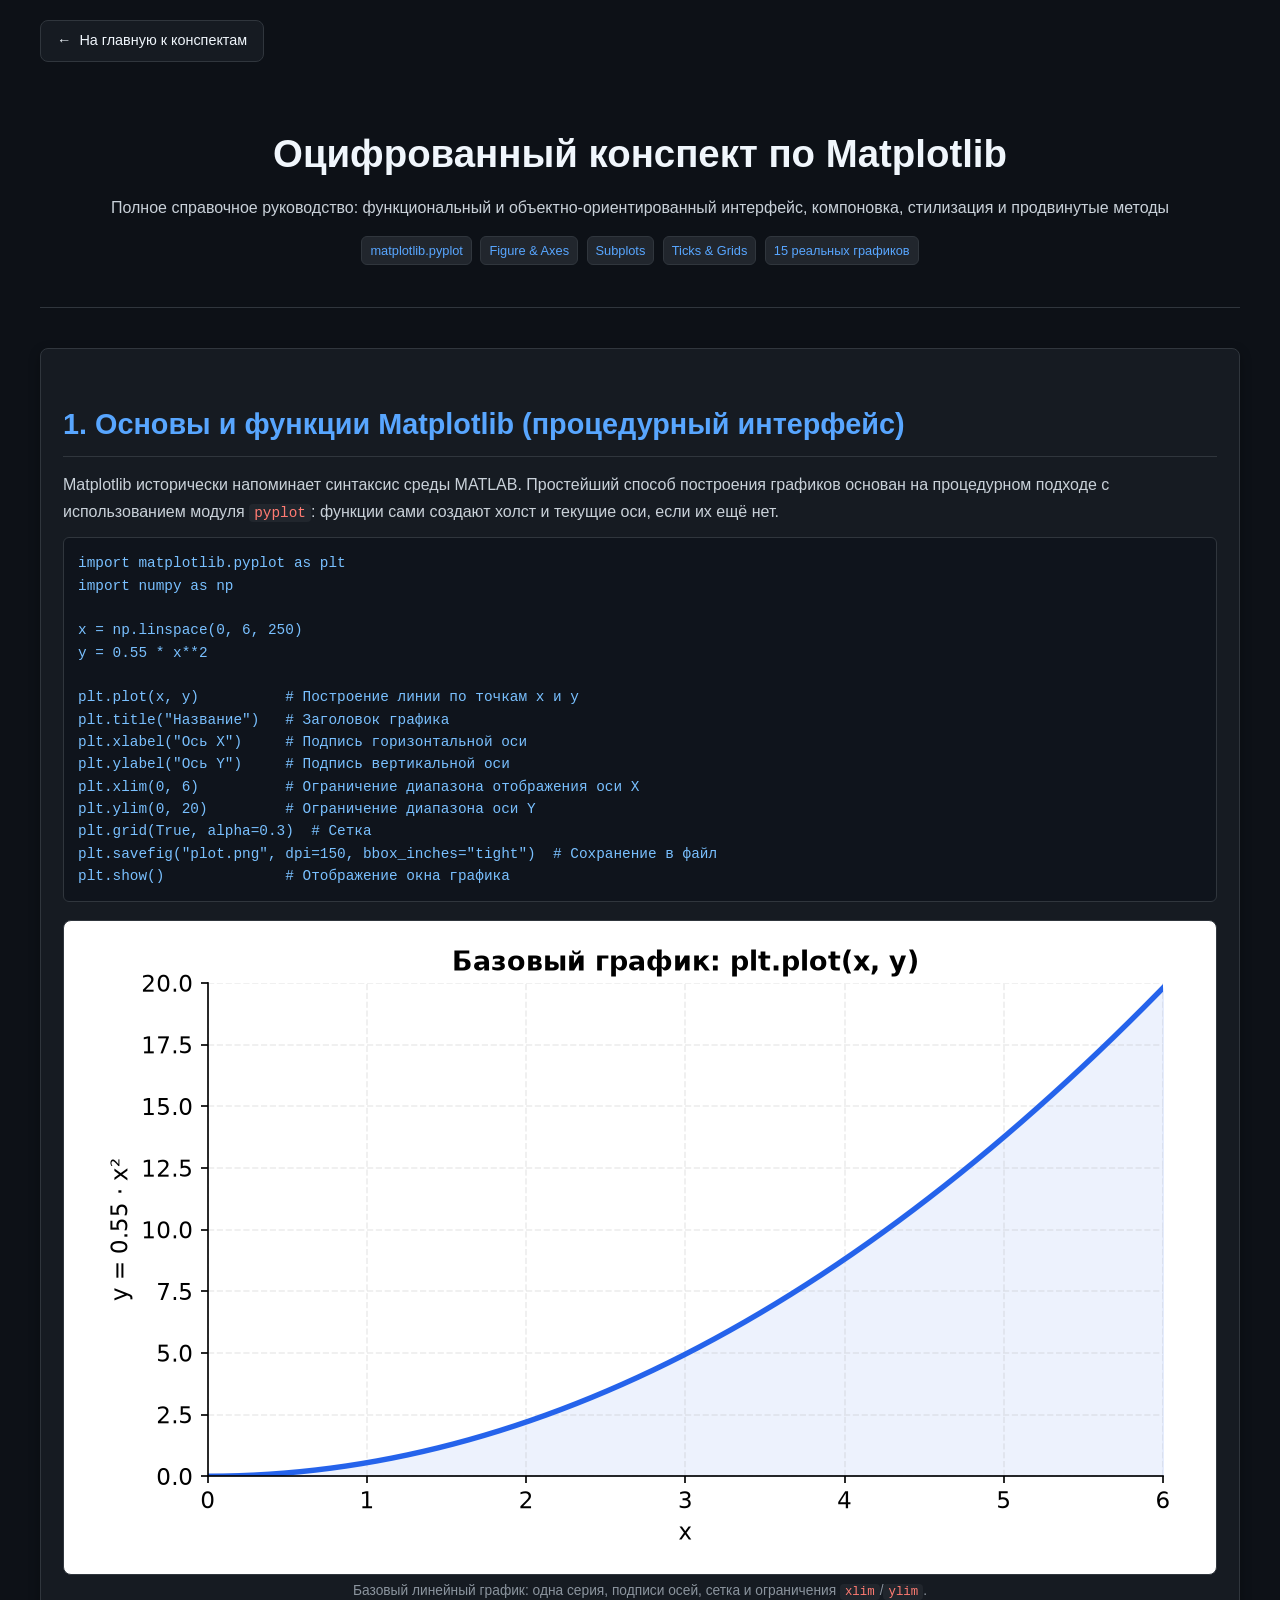
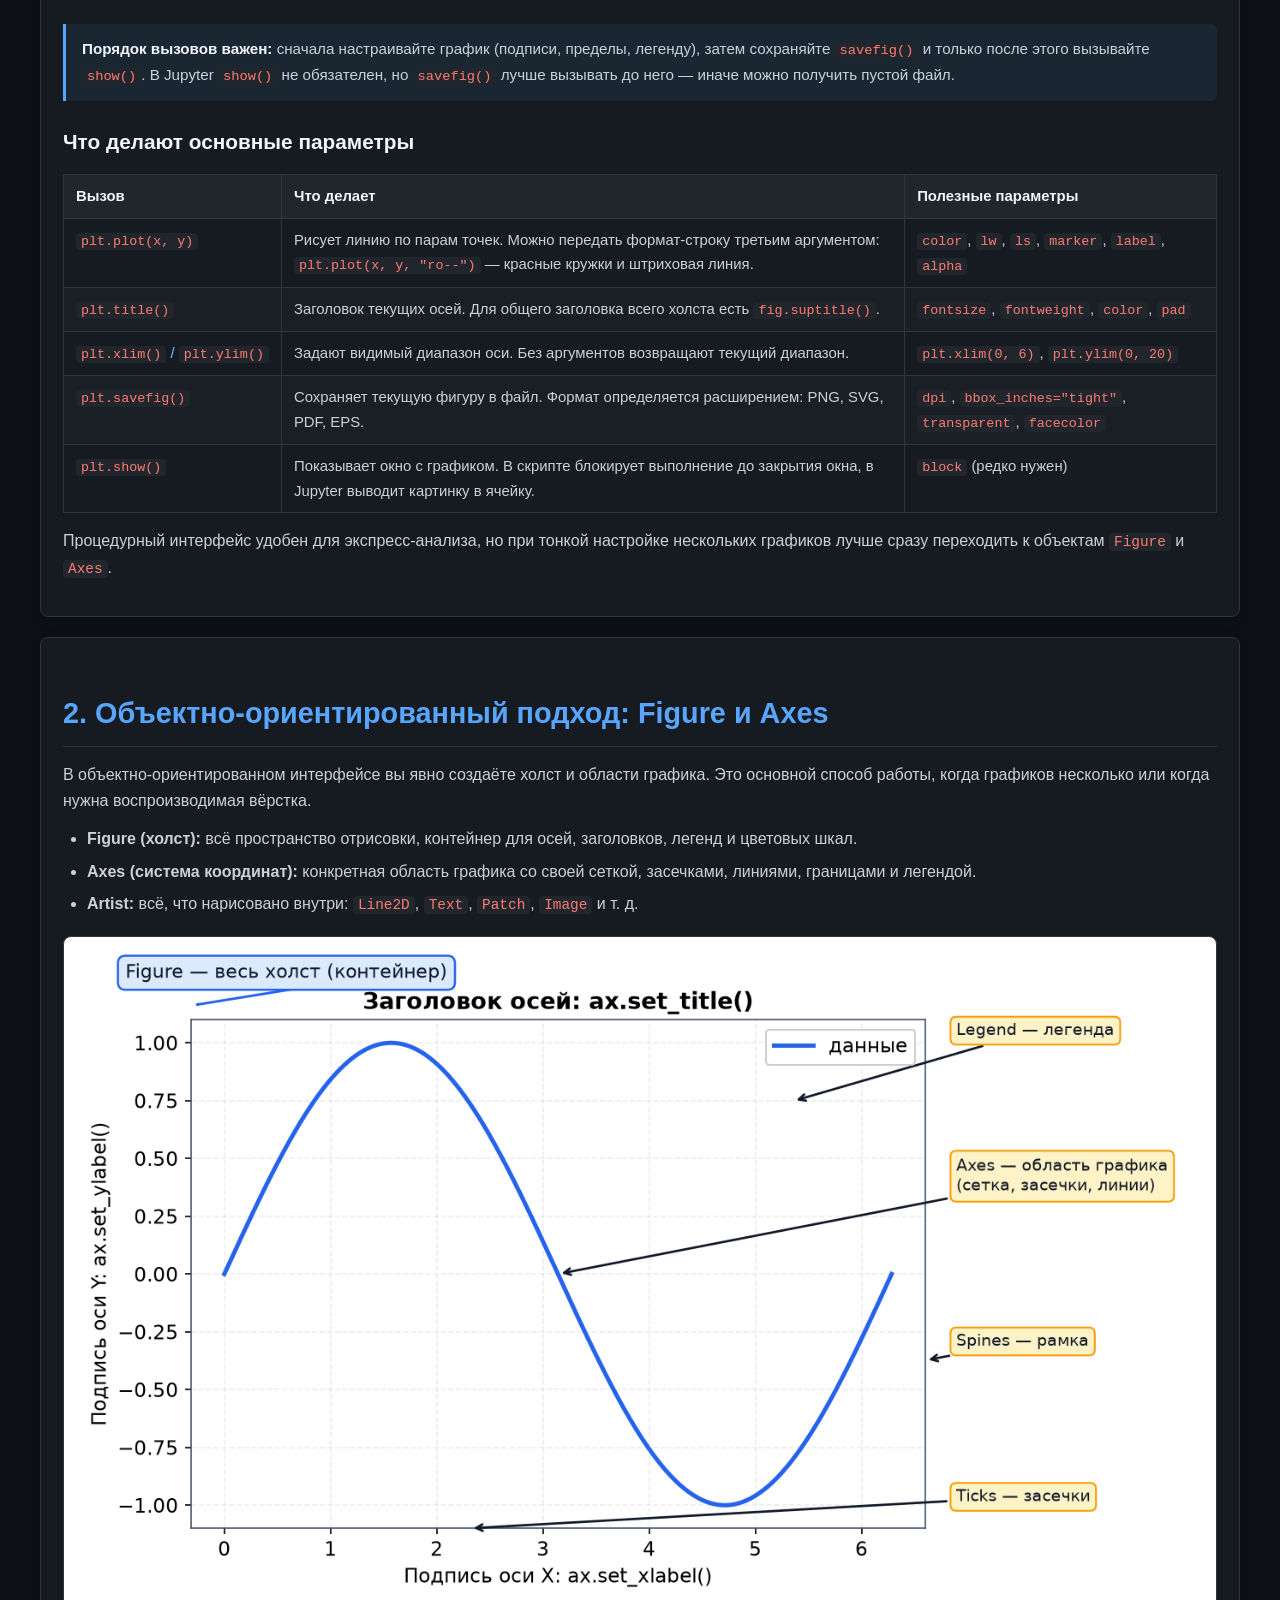
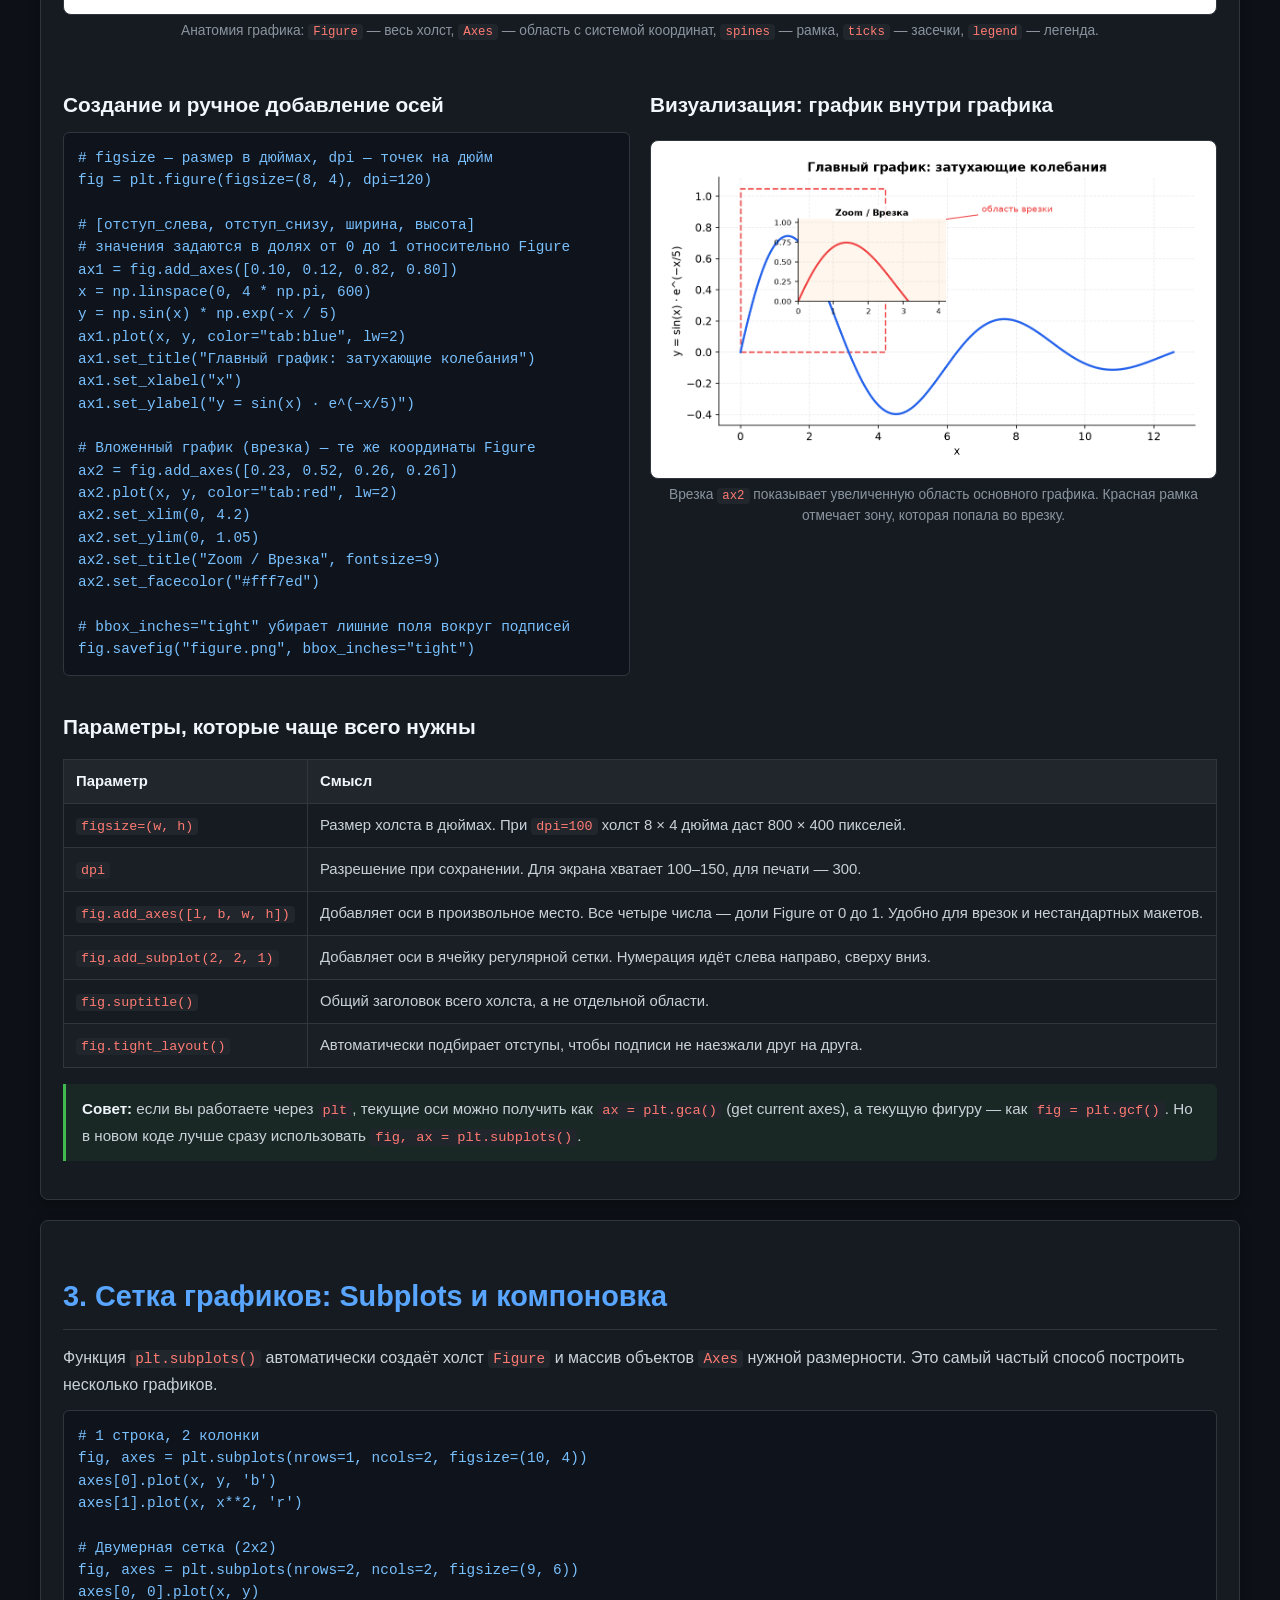
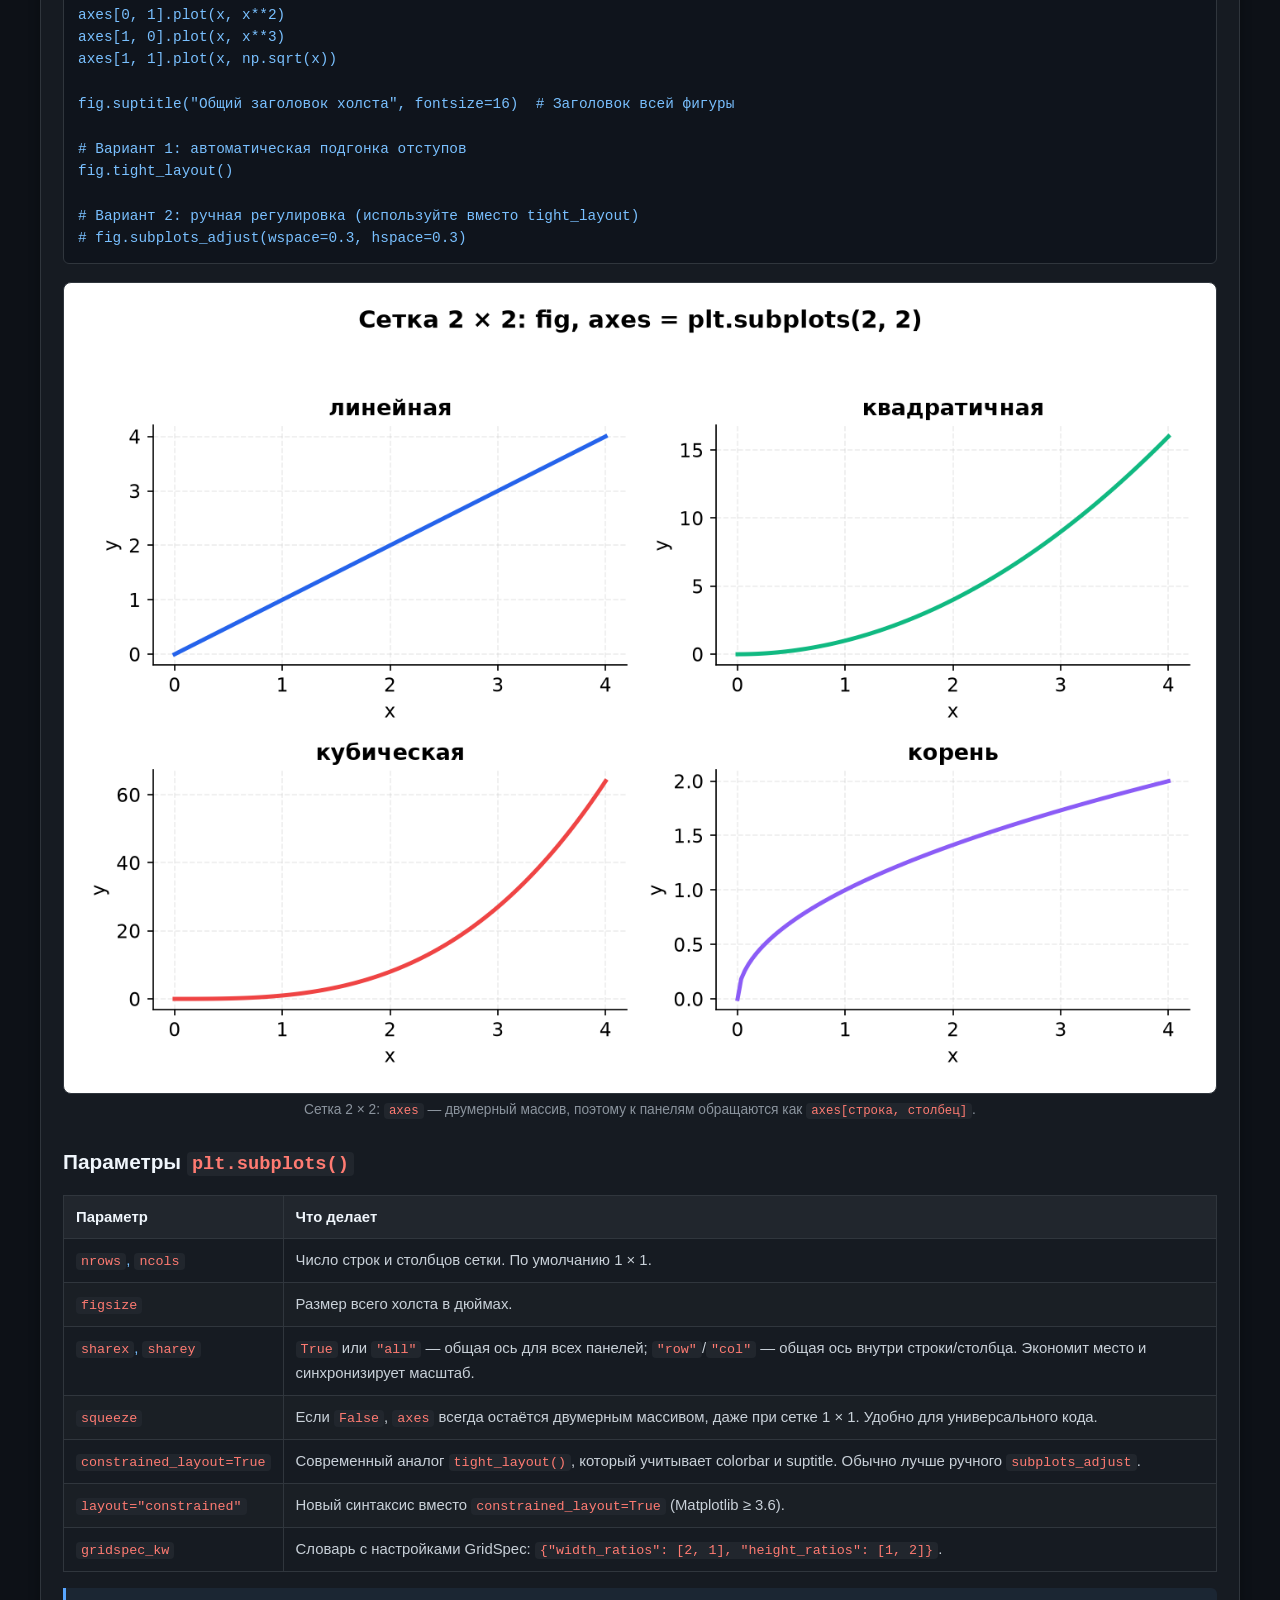
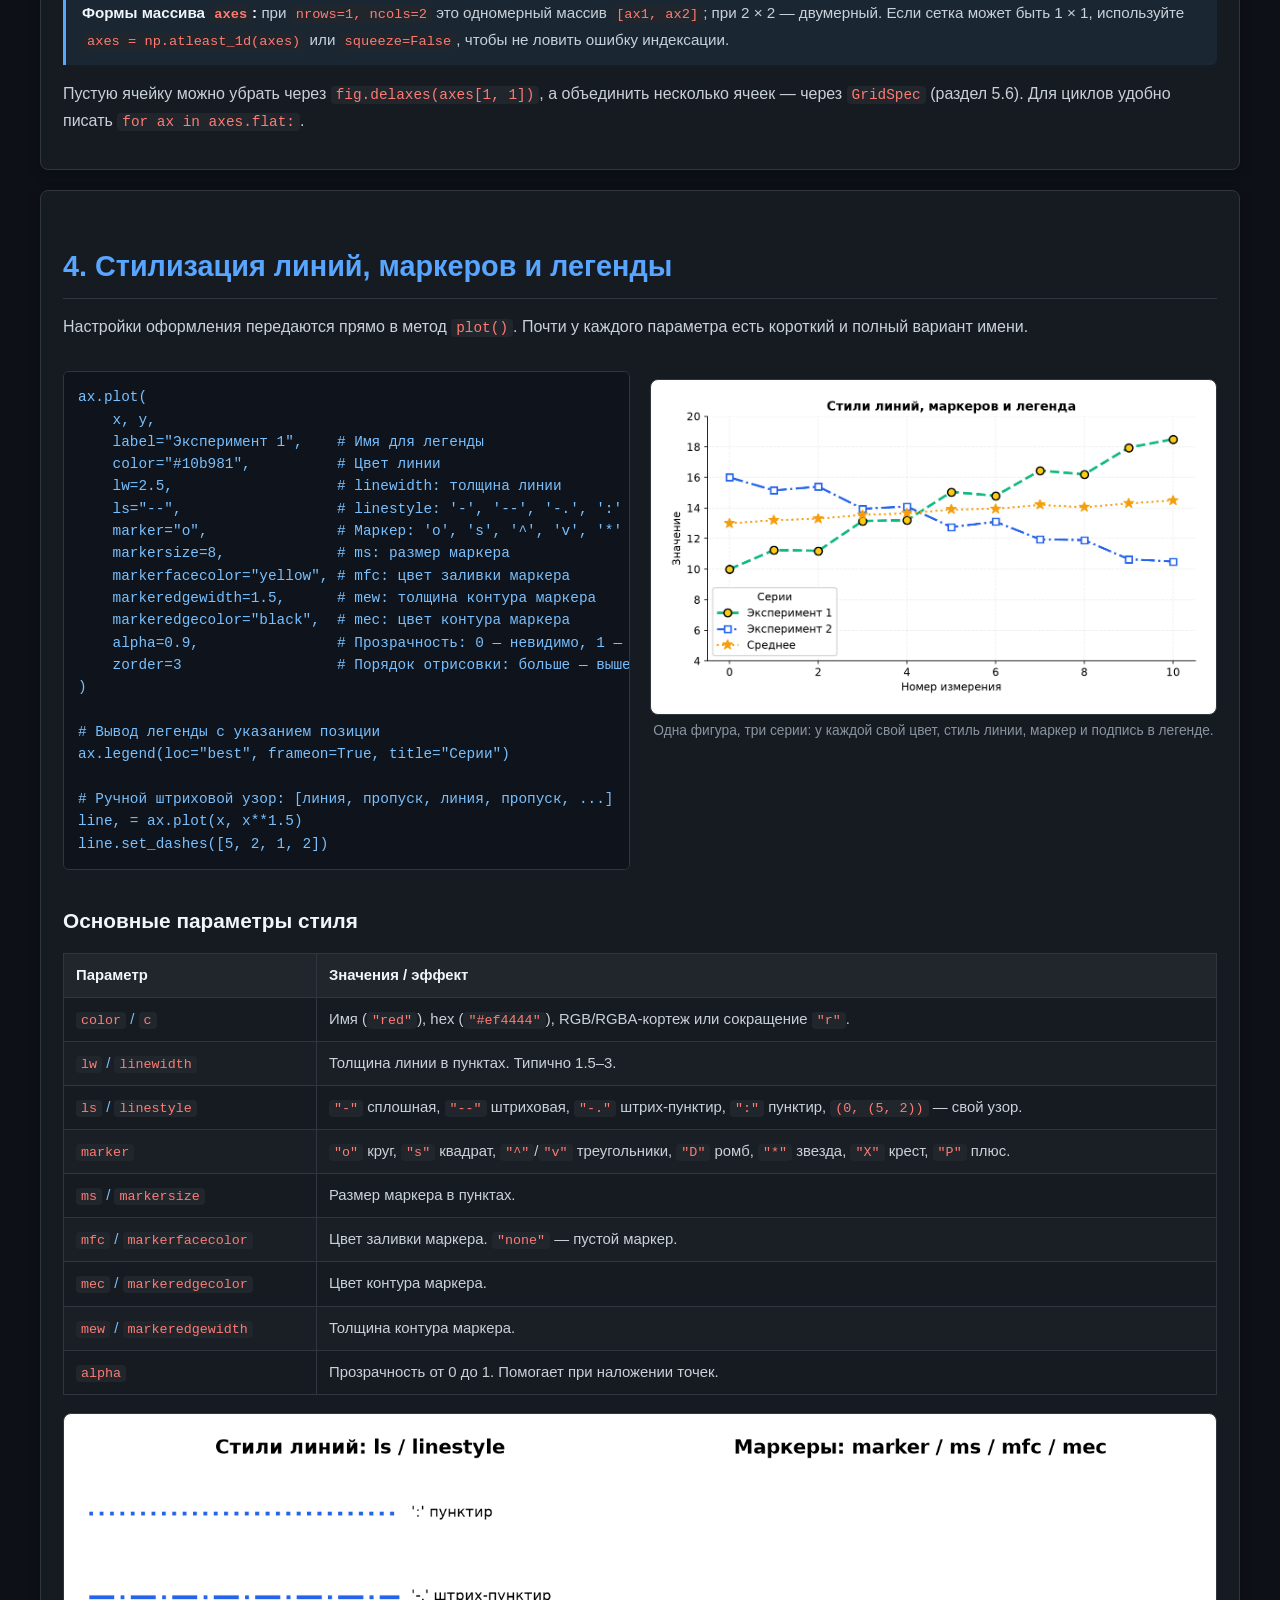
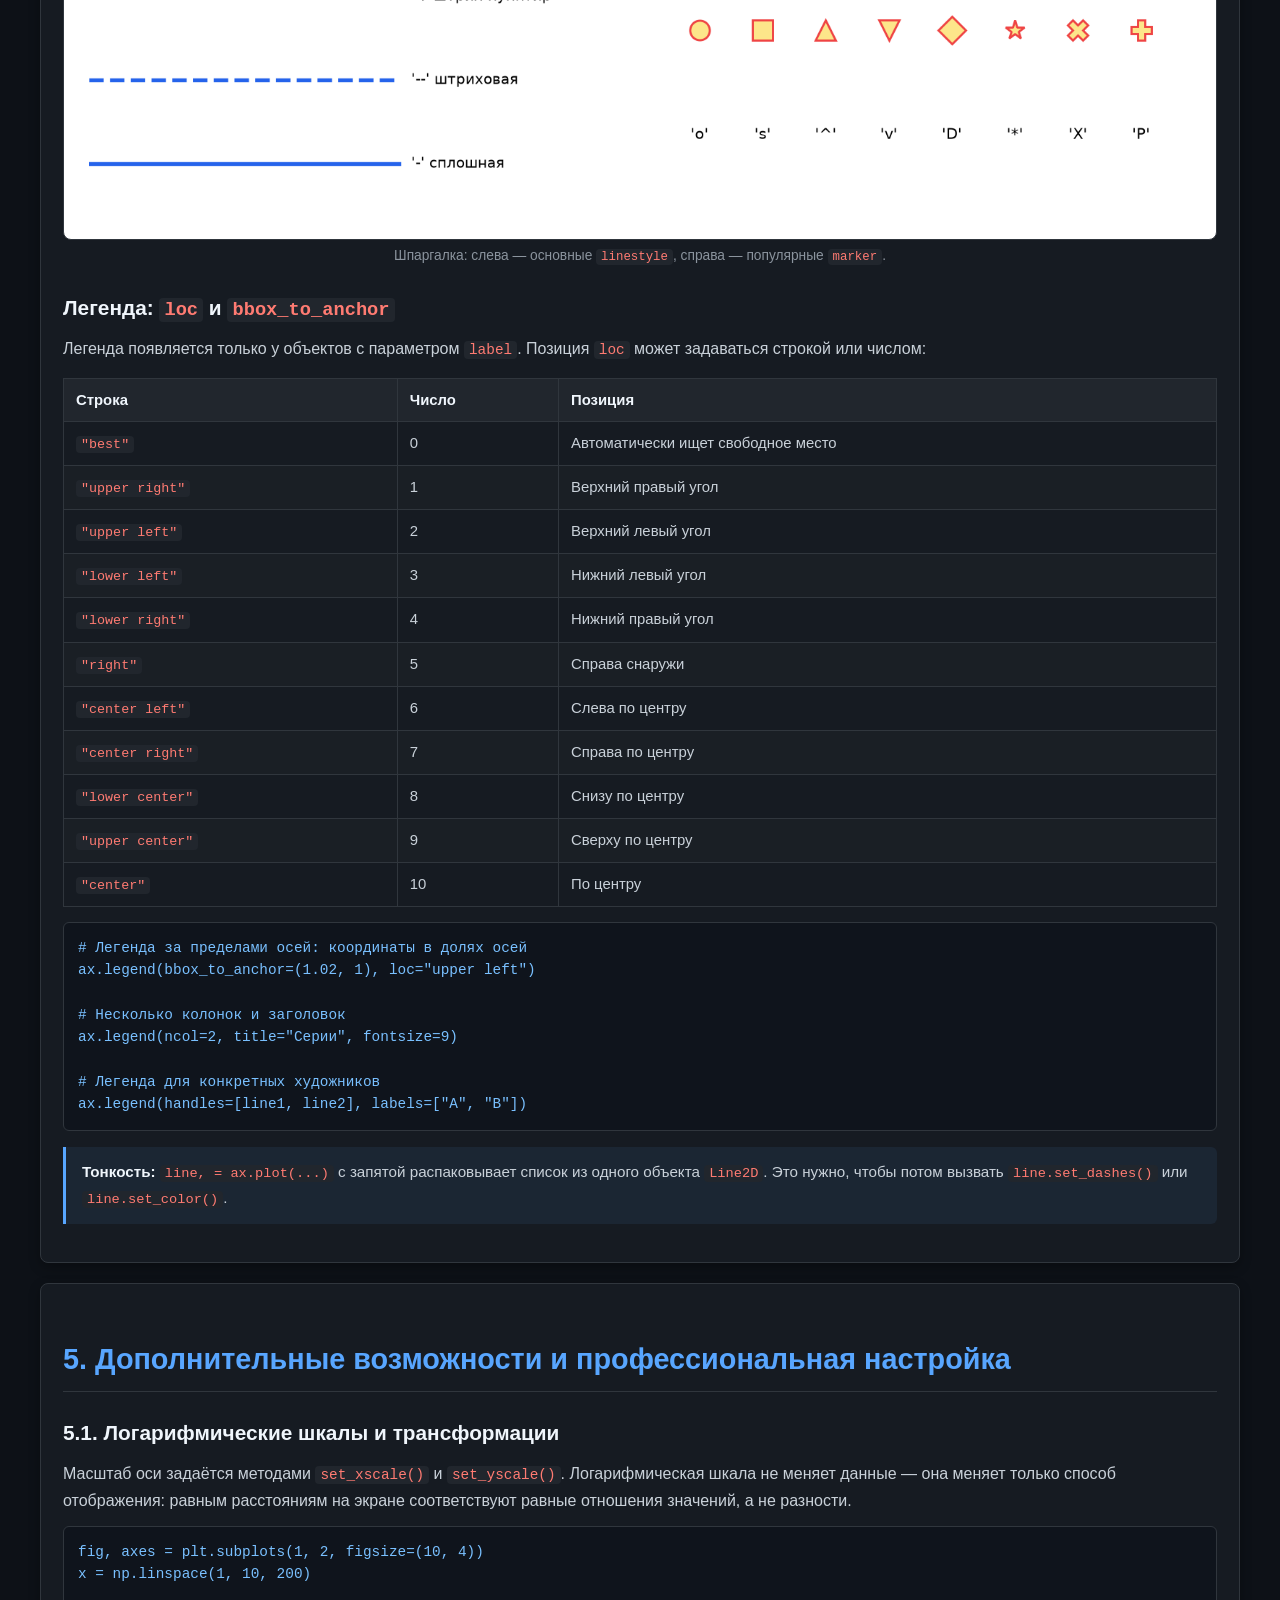
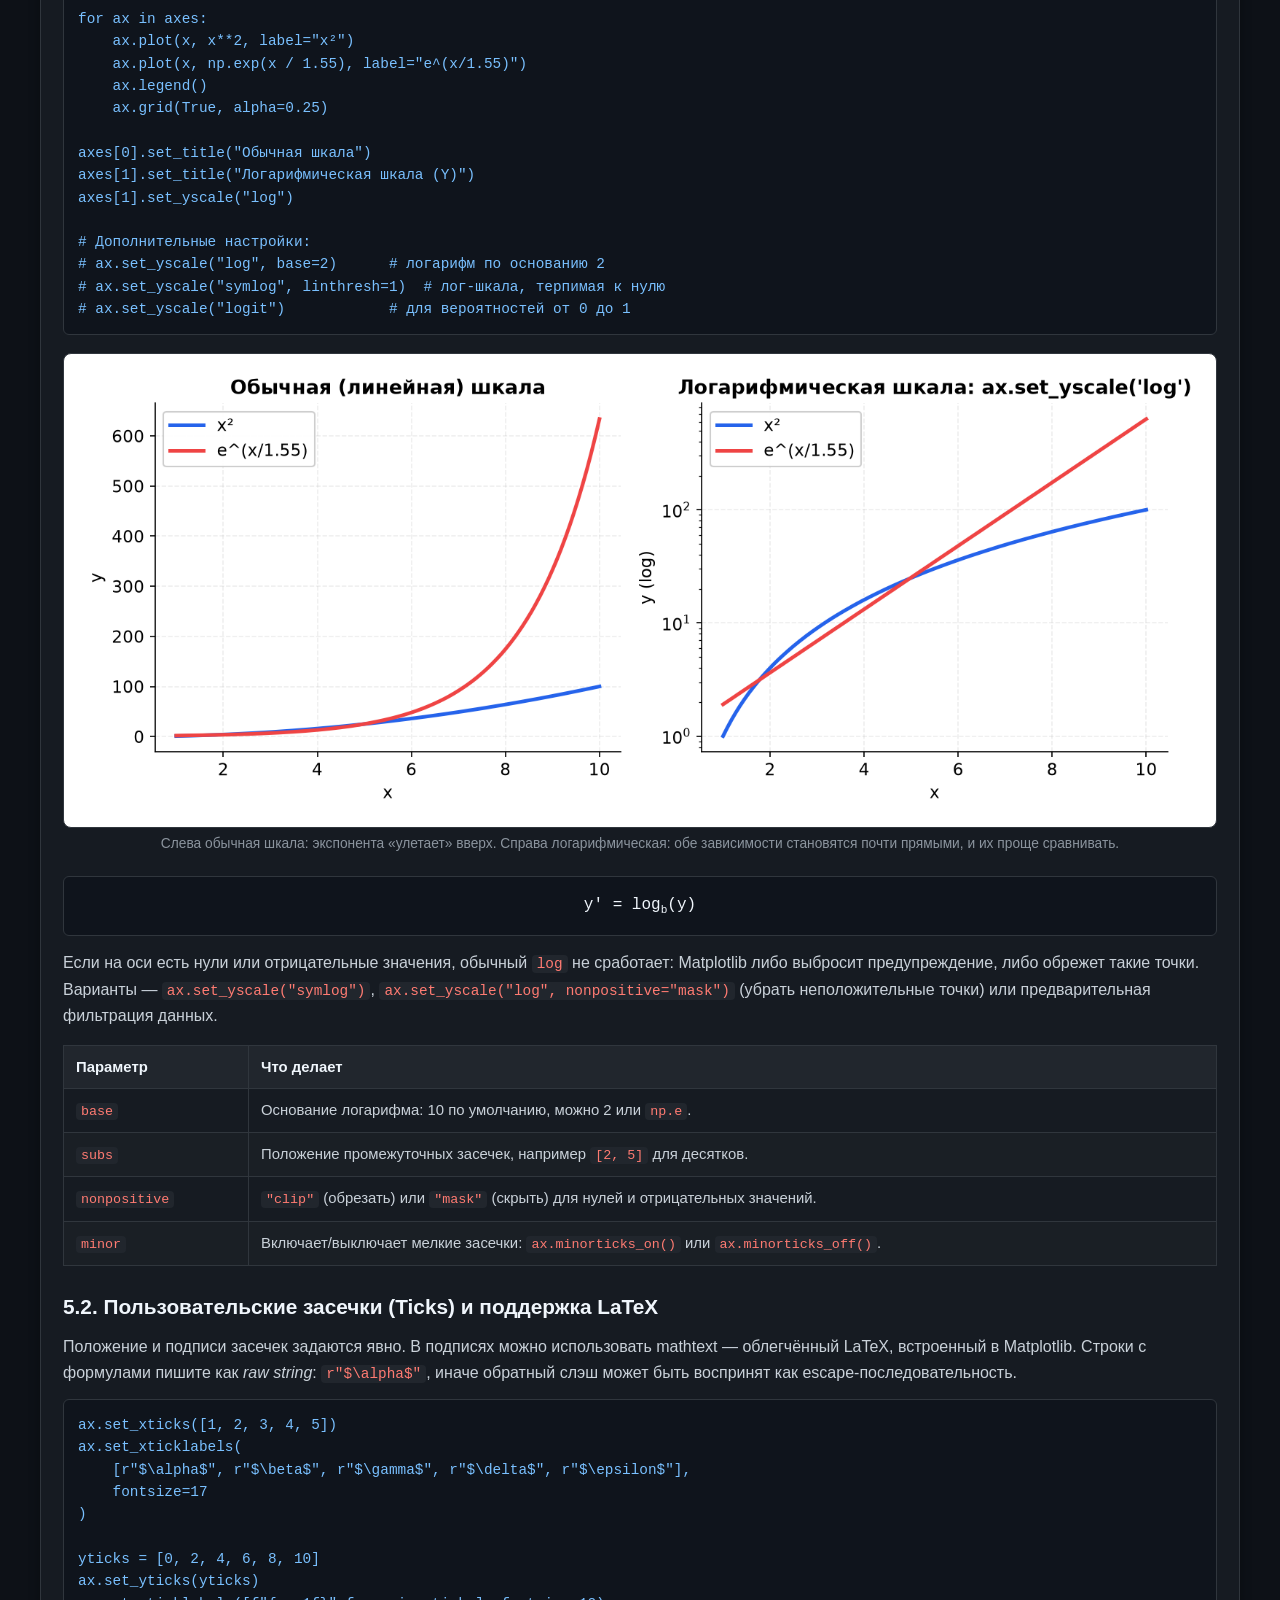
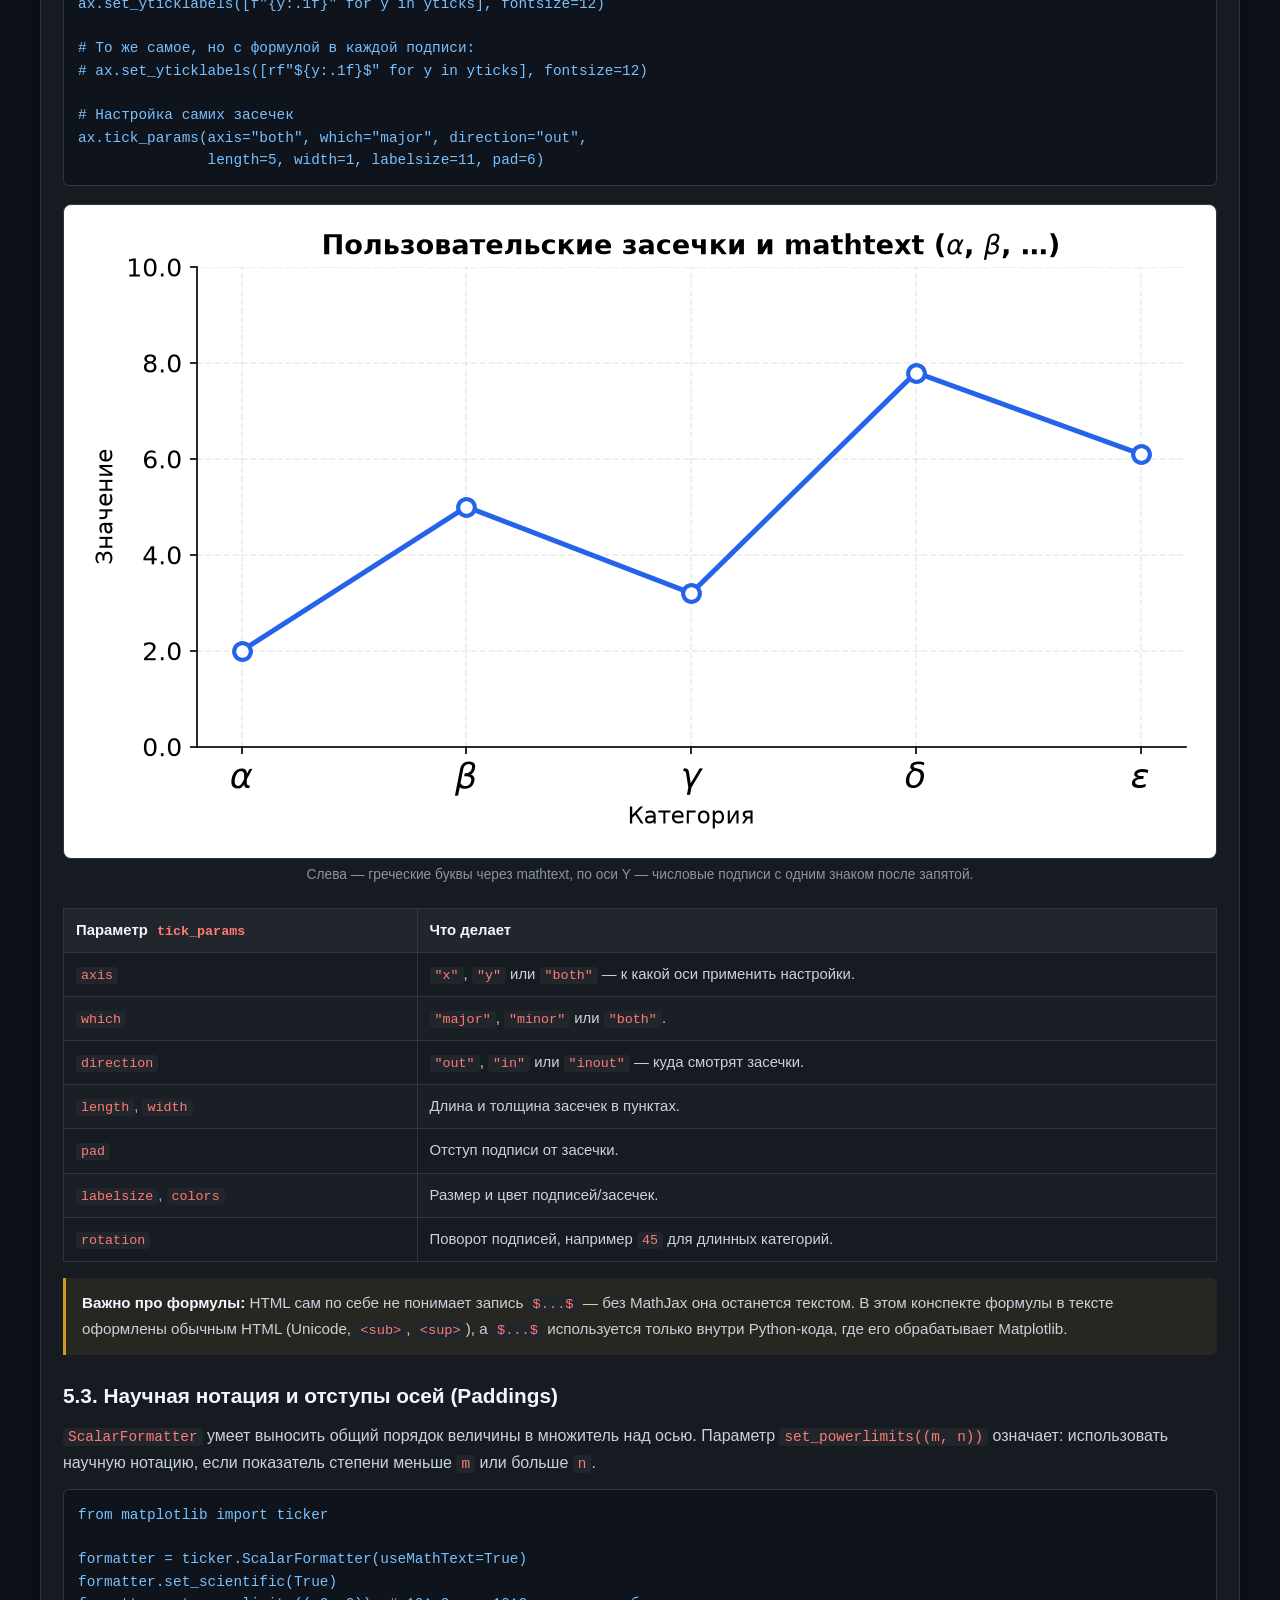
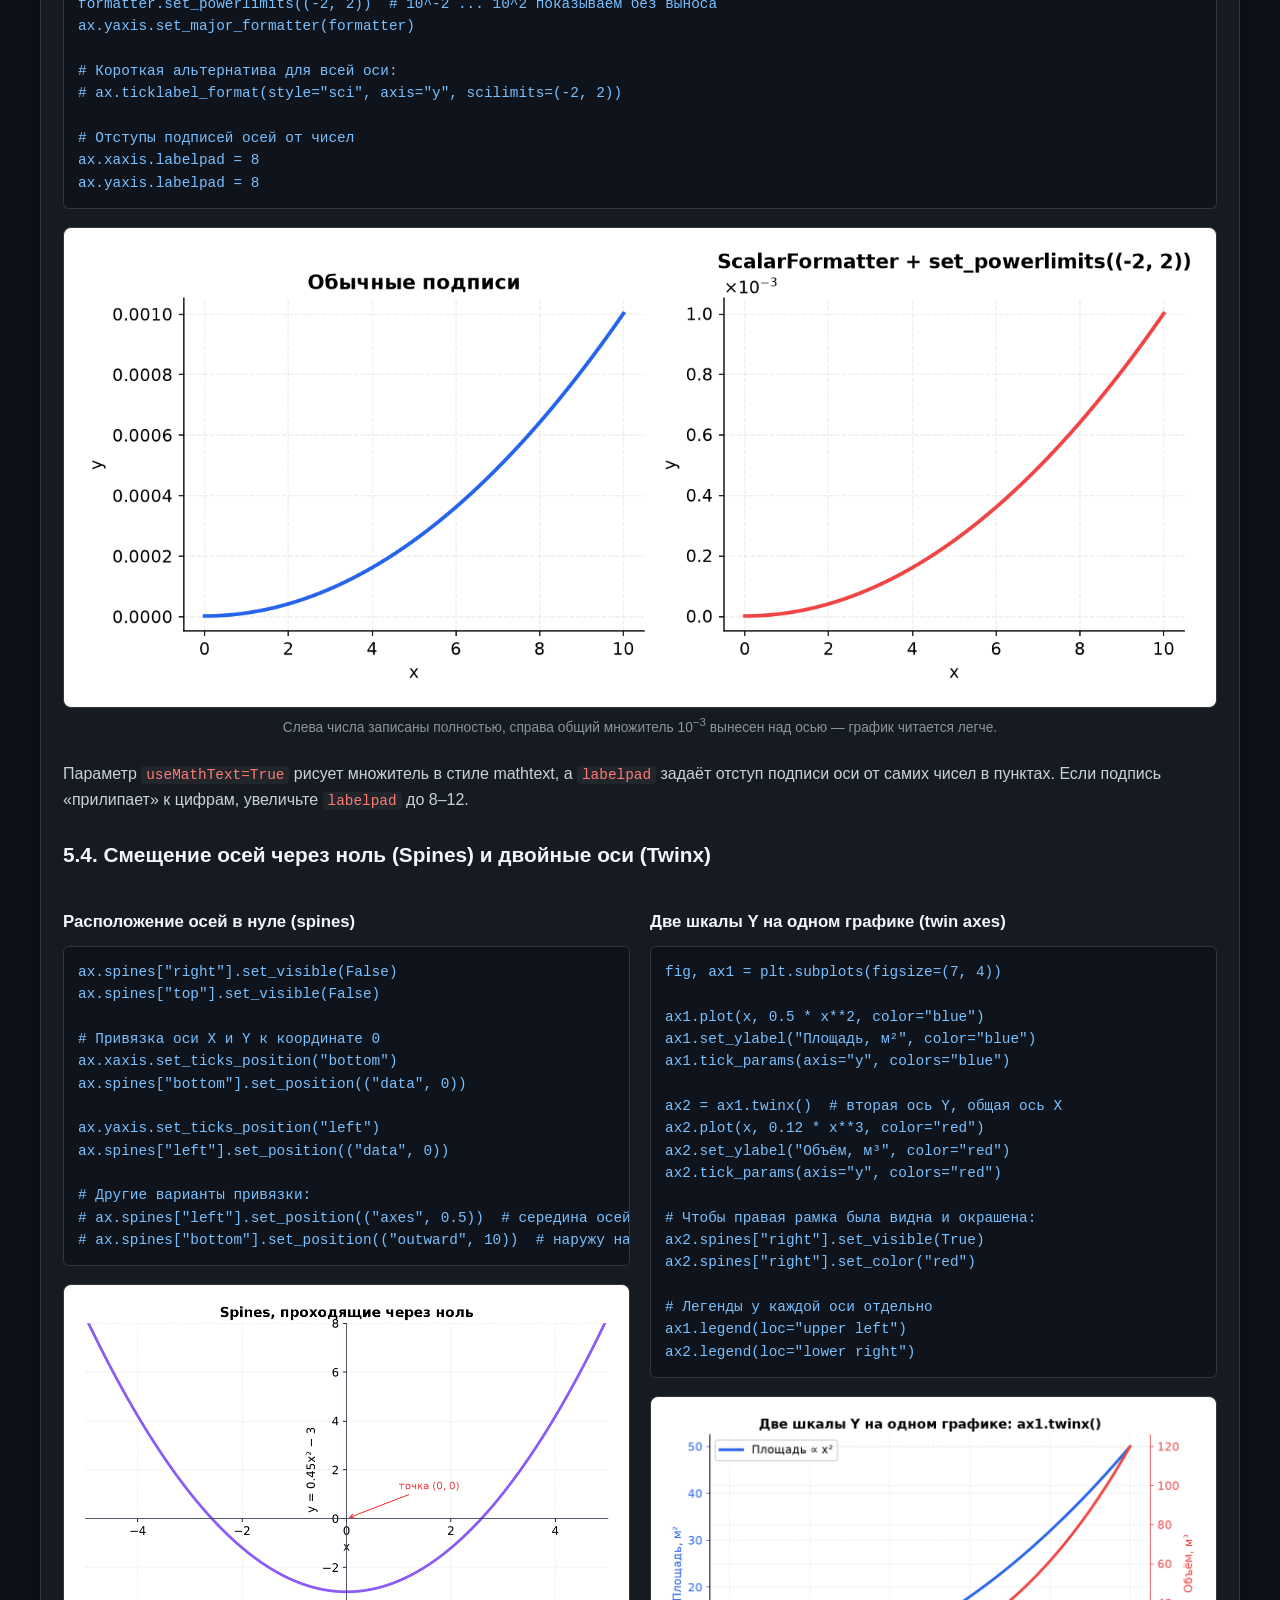
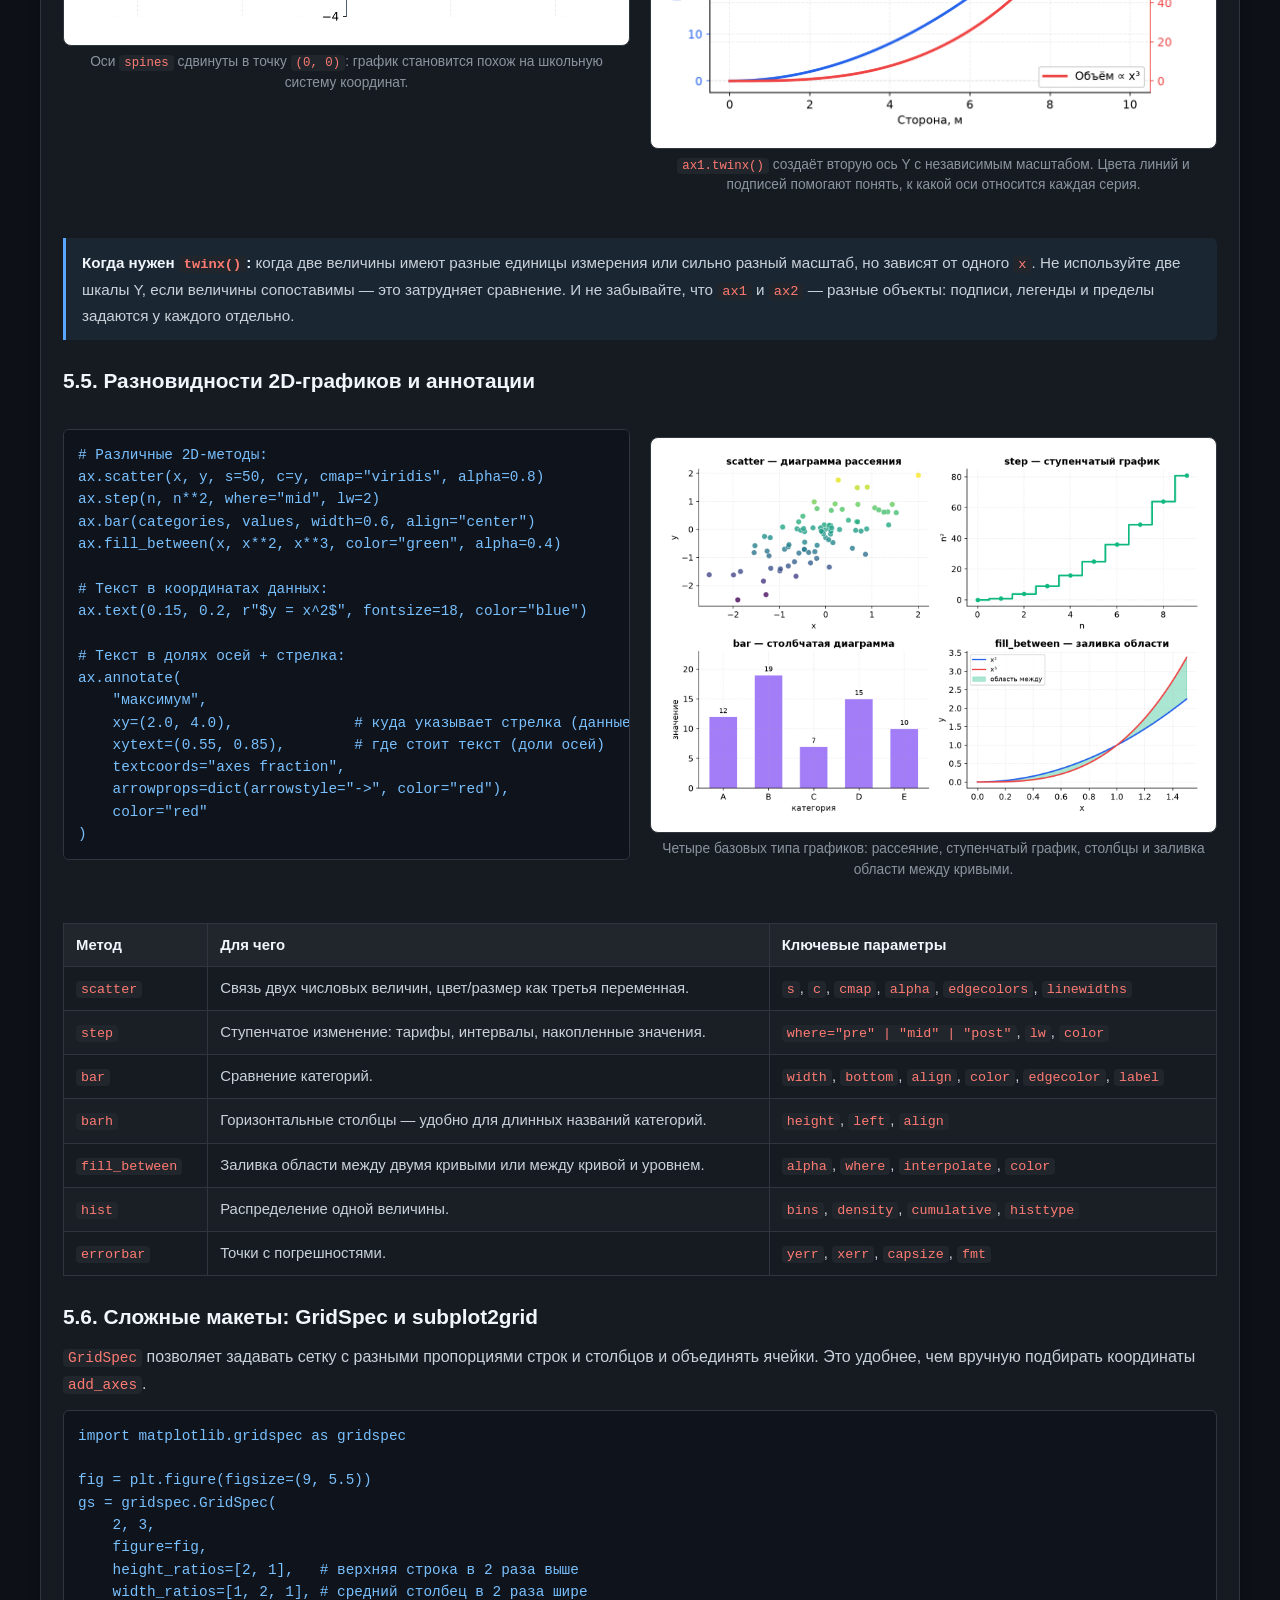
==== matplotlib.html @ a2d3952d "Добавлены конспекты и меню" ====
<!DOCTYPE html>
<html lang="ru">
<head>
  <meta charset="UTF-8">
  <meta name="viewport" content="width=device-width, initial-scale=1.0">
  <title>Конспект по Matplotlib: Полное руководство</title>
  <style>
    :root {
      --bg: #0d1117;
      --card-bg: #161b22;
      --border: #30363d;
      --text: #c9d1d9;
      --text-bright: #f0f6fc;
      --accent: #58a6ff;
      --accent-muted: #1f6feb;
      --code-bg: #0f141c;
      --tag-bg: #21262d;
      --success: #3fb950;
      --warning: #d29922;
      --danger: #f85149;
    }
    /* Кнопка возврата к оглавлению */
  .nav-back {
    display: inline-flex;
    align-items: center;
    gap: 8px;
    padding: 8px 16px;
    background-color: var(--card-bg);
    border: 1px solid var(--border);
    border-radius: 8px;
    color: var(--text-bright);
    text-decoration: none;
    font-size: 0.9rem;
    font-weight: 500;
    transition: all 0.2s ease;
  }

  .nav-back:hover {
    border-color: var(--accent);
    color: var(--accent);
    transform: translateX(-4px);
    text-decoration: none;
  }

  /* Верхняя кнопка */
  .nav-back-top {
    margin-bottom: 20px;
  }

  /* Нижняя кнопка */
  .nav-back-bottom-wrap {
    text-align: center;
    margin: 35px 0 20px;
  }
    * { box-sizing: border-box; margin: 0; padding: 0; }
    body {
      font-family: -apple-system, BlinkMacSystemFont, "Segoe UI", Roboto, Helvetica, Arial, sans-serif;
      background-color: var(--bg);
      color: var(--text);
      line-height: 1.65;
      padding: 20px;
    }
    .container { max-width: 1200px; margin: 0 auto; }
    header {
      text-align: center;
      padding: 40px 20px;
      border-bottom: 1px solid var(--border);
      margin-bottom: 40px;
    }
    h1 { font-size: 2.4rem; color: var(--text-bright); margin-bottom: 10px; }
    h2 { font-size: 1.8rem; color: var(--accent); margin: 30px 0 15px; border-bottom: 1px solid var(--border); padding-bottom: 8px; }
    h3 { font-size: 1.3rem; color: var(--text-bright); margin: 24px 0 10px; }
    h4 { font-size: 1.05rem; color: var(--text-bright); margin: 16px 0 8px; }
    p { margin-bottom: 12px; }
    .badge {
      display: inline-block;
      padding: 3px 8px;
      font-size: 0.8rem;
      border-radius: 6px;
      background: var(--tag-bg);
      color: var(--accent);
      border: 1px solid var(--border);
      margin: 2px;
    }
    .grid-2 {
      display: grid;
      grid-template-columns: repeat(auto-fit, minmax(320px, 1fr));
      gap: 20px;
      margin: 20px 0;
      align-items: start;
    }
    .card {
      background-color: var(--card-bg);
      border: 1px solid var(--border);
      border-radius: 8px;
      padding: 22px;
      box-shadow: 0 4px 12px rgba(0,0,0,0.3);
      margin-top: 20px;
    }
    pre {
      background: var(--code-bg);
      border: 1px solid var(--border);
      border-radius: 6px;
      padding: 14px;
      overflow-x: auto;
      font-family: "SFMono-Regular", Consolas, "Liberation Mono", Menlo, monospace;
      font-size: 0.9rem;
      color: #79c0ff;
      margin: 10px 0;
      line-height: 1.55;
    }
    code {
      font-family: "SFMono-Regular", Consolas, "Liberation Mono", Menlo, monospace;
      color: #ff7b72;
      background: #21262d;
      padding: 1px 5px;
      border-radius: 4px;
      font-size: 0.9em;
    }
    pre code { background: none; padding: 0; color: inherit; font-size: inherit; }
    ul, ol { margin-left: 24px; margin-bottom: 15px; }
    li { margin-bottom: 6px; }
    .plot-figure { margin: 18px 0 22px; }
    .plot-container {
      background: #ffffff;
      border: 1px solid var(--border);
      border-radius: 8px;
      padding: 14px;
      display: flex;
      justify-content: center;
      align-items: center;
      margin: 12px 0 6px;
    }
    .plot-container img {
      display: block;
      max-width: 100%;
      height: auto;
      border-radius: 4px;
    }
    .plot-figure figcaption {
      text-align: center;
      color: #8b949e;
      font-size: 0.86rem;
      line-height: 1.5;
      margin-top: 6px;
    }
    .note, .warning, .tip {
      padding: 12px 16px;
      border-radius: 0 6px 6px 0;
      margin: 16px 0;
      font-size: 0.95rem;
    }
    .note { border-left: 3px solid var(--accent); background: rgba(88,166,255,0.08); }
    .warning { border-left: 3px solid var(--warning); background: rgba(210,153,34,0.09); }
    .tip { border-left: 3px solid var(--success); background: rgba(63,185,80,0.08); }
    .note strong, .warning strong, .tip strong { color: var(--text-bright); }
    .formula {
      background: var(--code-bg);
      border: 1px solid var(--border);
      border-radius: 6px;
      padding: 14px 18px;
      text-align: center;
      font-family: "SFMono-Regular", Consolas, "Liberation Mono", Menlo, monospace;
      color: var(--text-bright);
      margin: 14px 0;
      font-size: 1rem;
      line-height: 1.8;
      overflow-x: auto;
    }
    .formula sub, .formula sup { font-size: 0.7em; }
    table {
      width: 100%;
      border-collapse: collapse;
      margin: 15px 0;
      font-size: 0.93rem;
    }
    th, td {
      border: 1px solid var(--border);
      padding: 9px 12px;
      text-align: left;
      vertical-align: top;
    }
    th { background: var(--tag-bg); color: var(--text-bright); }
    tbody tr:nth-child(even) { background: rgba(255,255,255,0.015); }
    td:first-child { white-space: nowrap; }
    .param-table td:first-child { color: #79c0ff; }
    .kbd {
      display: inline-block;
      padding: 1px 6px;
      border: 1px solid var(--border);
      border-bottom-width: 2px;
      border-radius: 4px;
      background: var(--tag-bg);
      font-size: 0.82rem;
      color: var(--text-bright);
    }
    @media (max-width: 640px) {
      body { padding: 12px; }
      h1 { font-size: 1.8rem; }
      h2 { font-size: 1.45rem; }
      .card { padding: 16px; }
      table { font-size: 0.85rem; }
      th, td { padding: 7px 8px; }
      td:first-child { white-space: normal; }
    }
  </style>
</head>
<body>
<div class="container">
  <div class="container">
  <!-- Верхняя кнопка "Назад" -->
  <a href="index.html" class="nav-back nav-back-top">
    <span>←</span> На главную к конспектам
  </a>

  <header>
    <h1>Оцифрованный конспект по Matplotlib</h1>
    <p>Полное справочное руководство: функциональный и объектно-ориентированный интерфейс, компоновка, стилизация и продвинутые методы</p>
    <div>
      <span class="badge">matplotlib.pyplot</span>
      <span class="badge">Figure &amp; Axes</span>
      <span class="badge">Subplots</span>
      <span class="badge">Ticks &amp; Grids</span>
      <span class="badge">15 реальных графиков</span>
    </div>
  </header>

  <!-- РАЗДЕЛ 1 -->
  <section class="card">
    <h2>1. Основы и функции Matplotlib (процедурный интерфейс)</h2>
    <p>Matplotlib исторически напоминает синтаксис среды MATLAB. Простейший способ построения графиков основан на процедурном подходе с использованием модуля <code>pyplot</code>: функции сами создают холст и текущие оси, если их ещё нет.</p>

    <pre><code>import matplotlib.pyplot as plt
import numpy as np

x = np.linspace(0, 6, 250)
y = 0.55 * x**2

plt.plot(x, y)          # Построение линии по точкам x и y
plt.title("Название")   # Заголовок графика
plt.xlabel("Ось X")     # Подпись горизонтальной оси
plt.ylabel("Ось Y")     # Подпись вертикальной оси
plt.xlim(0, 6)          # Ограничение диапазона отображения оси X
plt.ylim(0, 20)         # Ограничение диапазона оси Y
plt.grid(True, alpha=0.3)  # Сетка
plt.savefig("plot.png", dpi=150, bbox_inches="tight")  # Сохранение в файл
plt.show()              # Отображение окна графика</code></pre>

    <figure class="plot-figure">
      <div class="plot-container">
        <img src="img/mpl/01_basic.png" alt="Базовый график параболы, построенный через plt.plot" loading="lazy">
      </div>
      <figcaption>Базовый линейный график: одна серия, подписи осей, сетка и ограничения <code>xlim</code>/<code>ylim</code>.</figcaption>
    </figure>

    <div class="note">
      <strong>Порядок вызовов важен:</strong> сначала настраивайте график (подписи, пределы, легенду), затем сохраняйте <code>savefig()</code> и только после этого вызывайте <code>show()</code>. В Jupyter <code>show()</code> не обязателен, но <code>savefig()</code> лучше вызывать до него — иначе можно получить пустой файл.
    </div>

    <h3>Что делают основные параметры</h3>
    <table class="param-table">
      <thead>
        <tr><th>Вызов</th><th>Что делает</th><th>Полезные параметры</th></tr>
      </thead>
      <tbody>
        <tr>
          <td><code>plt.plot(x, y)</code></td>
          <td>Рисует линию по парам точек. Можно передать формат-строку третьим аргументом: <code>plt.plot(x, y, "ro--")</code> — красные кружки и штриховая линия.</td>
          <td><code>color</code>, <code>lw</code>, <code>ls</code>, <code>marker</code>, <code>label</code>, <code>alpha</code></td>
        </tr>
        <tr>
          <td><code>plt.title()</code></td>
          <td>Заголовок текущих осей. Для общего заголовка всего холста есть <code>fig.suptitle()</code>.</td>
          <td><code>fontsize</code>, <code>fontweight</code>, <code>color</code>, <code>pad</code></td>
        </tr>
        <tr>
          <td><code>plt.xlim()</code> / <code>plt.ylim()</code></td>
          <td>Задают видимый диапазон оси. Без аргументов возвращают текущий диапазон.</td>
          <td><code>plt.xlim(0, 6)</code>, <code>plt.ylim(0, 20)</code></td>
        </tr>
        <tr>
          <td><code>plt.savefig()</code></td>
          <td>Сохраняет текущую фигуру в файл. Формат определяется расширением: PNG, SVG, PDF, EPS.</td>
          <td><code>dpi</code>, <code>bbox_inches="tight"</code>, <code>transparent</code>, <code>facecolor</code></td>
        </tr>
        <tr>
          <td><code>plt.show()</code></td>
          <td>Показывает окно с графиком. В скрипте блокирует выполнение до закрытия окна, в Jupyter выводит картинку в ячейку.</td>
          <td><code>block</code> (редко нужен)</td>
        </tr>
      </tbody>
    </table>

    <p>Процедурный интерфейс удобен для экспресс-анализа, но при тонкой настройке нескольких графиков лучше сразу переходить к объектам <code>Figure</code> и <code>Axes</code>.</p>
  </section>

  <!-- РАЗДЕЛ 2 -->
  <section class="card">
    <h2>2. Объектно-ориентированный подход: Figure и Axes</h2>
    <p>В объектно-ориентированном интерфейсе вы явно создаёте холст и области графика. Это основной способ работы, когда графиков несколько или когда нужна воспроизводимая вёрстка.</p>
    <ul>
      <li><strong>Figure (холст):</strong> всё пространство отрисовки, контейнер для осей, заголовков, легенд и цветовых шкал.</li>
      <li><strong>Axes (система координат):</strong> конкретная область графика со своей сеткой, засечками, линиями, границами и легендой.</li>
      <li><strong>Artist:</strong> всё, что нарисовано внутри: <code>Line2D</code>, <code>Text</code>, <code>Patch</code>, <code>Image</code> и т. д.</li>
    </ul>

    <figure class="plot-figure">
      <div class="plot-container">
        <img src="img/mpl/02_anatomy.png" alt="Анатомия графика Matplotlib: Figure, Axes, spines, ticks, legend" loading="lazy">
      </div>
      <figcaption>Анатомия графика: <code>Figure</code> — весь холст, <code>Axes</code> — область с системой координат, <code>spines</code> — рамка, <code>ticks</code> — засечки, <code>legend</code> — легенда.</figcaption>
    </figure>

    <div class="grid-2">
      <div>
        <h3>Создание и ручное добавление осей</h3>
        <pre><code># figsize — размер в дюймах, dpi — точек на дюйм
fig = plt.figure(figsize=(8, 4), dpi=120)

# [отступ_слева, отступ_снизу, ширина, высота]
# значения задаются в долях от 0 до 1 относительно Figure
ax1 = fig.add_axes([0.10, 0.12, 0.82, 0.80])
x = np.linspace(0, 4 * np.pi, 600)
y = np.sin(x) * np.exp(-x / 5)
ax1.plot(x, y, color="tab:blue", lw=2)
ax1.set_title("Главный график: затухающие колебания")
ax1.set_xlabel("x")
ax1.set_ylabel("y = sin(x) · e^(−x/5)")

# Вложенный график (врезка) — те же координаты Figure
ax2 = fig.add_axes([0.23, 0.52, 0.26, 0.26])
ax2.plot(x, y, color="tab:red", lw=2)
ax2.set_xlim(0, 4.2)
ax2.set_ylim(0, 1.05)
ax2.set_title("Zoom / Врезка", fontsize=9)
ax2.set_facecolor("#fff7ed")

# bbox_inches="tight" убирает лишние поля вокруг подписей
fig.savefig("figure.png", bbox_inches="tight")</code></pre>
      </div>

      <div>
        <h3>Визуализация: график внутри графика</h3>
        <figure class="plot-figure">
          <div class="plot-container">
            <img src="img/mpl/03_inset.png" alt="Основной график с вложенной увеличенной областью" loading="lazy">
          </div>
          <figcaption>Врезка <code>ax2</code> показывает увеличенную область основного графика. Красная рамка отмечает зону, которая попала во врезку.</figcaption>
        </figure>
      </div>
    </div>

    <h3>Параметры, которые чаще всего нужны</h3>
    <table class="param-table">
      <thead>
        <tr><th>Параметр</th><th>Смысл</th></tr>
      </thead>
      <tbody>
        <tr><td><code>figsize=(w, h)</code></td><td>Размер холста в дюймах. При <code>dpi=100</code> холст 8 × 4 дюйма даст 800 × 400 пикселей.</td></tr>
        <tr><td><code>dpi</code></td><td>Разрешение при сохранении. Для экрана хватает 100–150, для печати — 300.</td></tr>
        <tr><td><code>fig.add_axes([l, b, w, h])</code></td><td>Добавляет оси в произвольное место. Все четыре числа — доли Figure от 0 до 1. Удобно для врезок и нестандартных макетов.</td></tr>
        <tr><td><code>fig.add_subplot(2, 2, 1)</code></td><td>Добавляет оси в ячейку регулярной сетки. Нумерация идёт слева направо, сверху вниз.</td></tr>
        <tr><td><code>fig.suptitle()</code></td><td>Общий заголовок всего холста, а не отдельной области.</td></tr>
        <tr><td><code>fig.tight_layout()</code></td><td>Автоматически подбирает отступы, чтобы подписи не наезжали друг на друга.</td></tr>
      </tbody>
    </table>

    <div class="tip">
      <strong>Совет:</strong> если вы работаете через <code>plt</code>, текущие оси можно получить как <code>ax = plt.gca()</code> (get current axes), а текущую фигуру — как <code>fig = plt.gcf()</code>. Но в новом коде лучше сразу использовать <code>fig, ax = plt.subplots()</code>.
    </div>
  </section>

  <!-- РАЗДЕЛ 3 -->
  <section class="card">
    <h2>3. Сетка графиков: Subplots и компоновка</h2>
    <p>Функция <code>plt.subplots()</code> автоматически создаёт холст <code>Figure</code> и массив объектов <code>Axes</code> нужной размерности. Это самый частый способ построить несколько графиков.</p>

    <pre><code># 1 строка, 2 колонки
fig, axes = plt.subplots(nrows=1, ncols=2, figsize=(10, 4))
axes[0].plot(x, y, 'b')
axes[1].plot(x, x**2, 'r')

# Двумерная сетка (2x2)
fig, axes = plt.subplots(nrows=2, ncols=2, figsize=(9, 6))
axes[0, 0].plot(x, y)
axes[0, 1].plot(x, x**2)
axes[1, 0].plot(x, x**3)
axes[1, 1].plot(x, np.sqrt(x))

fig.suptitle("Общий заголовок холста", fontsize=16)  # Заголовок всей фигуры

# Вариант 1: автоматическая подгонка отступов
fig.tight_layout()

# Вариант 2: ручная регулировка (используйте вместо tight_layout)
# fig.subplots_adjust(wspace=0.3, hspace=0.3)</code></pre>

    <figure class="plot-figure">
      <div class="plot-container">
        <img src="img/mpl/04_subplots.png" alt="Сетка 2 на 2 с четырьмя графиками" loading="lazy">
      </div>
      <figcaption>Сетка 2 × 2: <code>axes</code> — двумерный массив, поэтому к панелям обращаются как <code>axes[строка, столбец]</code>.</figcaption>
    </figure>

    <h3>Параметры <code>plt.subplots()</code></h3>
    <table class="param-table">
      <thead>
        <tr><th>Параметр</th><th>Что делает</th></tr>
      </thead>
      <tbody>
        <tr><td><code>nrows</code>, <code>ncols</code></td><td>Число строк и столбцов сетки. По умолчанию 1 × 1.</td></tr>
        <tr><td><code>figsize</code></td><td>Размер всего холста в дюймах.</td></tr>
        <tr><td><code>sharex</code>, <code>sharey</code></td><td><code>True</code> или <code>"all"</code> — общая ось для всех панелей; <code>"row"</code>/<code>"col"</code> — общая ось внутри строки/столбца. Экономит место и синхронизирует масштаб.</td></tr>
        <tr><td><code>squeeze</code></td><td>Если <code>False</code>, <code>axes</code> всегда остаётся двумерным массивом, даже при сетке 1 × 1. Удобно для универсального кода.</td></tr>
        <tr><td><code>constrained_layout=True</code></td><td>Современный аналог <code>tight_layout()</code>, который учитывает colorbar и suptitle. Обычно лучше ручного <code>subplots_adjust</code>.</td></tr>
        <tr><td><code>layout="constrained"</code></td><td>Новый синтаксис вместо <code>constrained_layout=True</code> (Matplotlib ≥ 3.6).</td></tr>
        <tr><td><code>gridspec_kw</code></td><td>Словарь с настройками GridSpec: <code>{"width_ratios": [2, 1], "height_ratios": [1, 2]}</code>.</td></tr>
      </tbody>
    </table>

    <div class="note">
      <strong>Формы массива <code>axes</code>:</strong> при <code>nrows=1, ncols=2</code> это одномерный массив <code>[ax1, ax2]</code>; при 2 × 2 — двумерный. Если сетка может быть 1 × 1, используйте <code>axes = np.atleast_1d(axes)</code> или <code>squeeze=False</code>, чтобы не ловить ошибку индексации.
    </div>

    <p>Пустую ячейку можно убрать через <code>fig.delaxes(axes[1, 1])</code>, а объединить несколько ячеек — через <code>GridSpec</code> (раздел 5.6). Для циклов удобно писать <code>for ax in axes.flat:</code>.</p>
  </section>

  <!-- РАЗДЕЛ 4 -->
  <section class="card">
    <h2>4. Стилизация линий, маркеров и легенды</h2>
    <p>Настройки оформления передаются прямо в метод <code>plot()</code>. Почти у каждого параметра есть короткий и полный вариант имени.</p>

    <div class="grid-2">
      <div>
        <pre><code>ax.plot(
    x, y,
    label="Эксперимент 1",    # Имя для легенды
    color="#10b981",          # Цвет линии
    lw=2.5,                   # linewidth: толщина линии
    ls="--",                  # linestyle: '-', '--', '-.', ':'
    marker="o",               # Маркер: 'o', 's', '^', 'v', '*'
    markersize=8,             # ms: размер маркера
    markerfacecolor="yellow", # mfc: цвет заливки маркера
    markeredgewidth=1.5,      # mew: толщина контура маркера
    markeredgecolor="black",  # mec: цвет контура маркера
    alpha=0.9,                # Прозрачность: 0 — невидимо, 1 — непрозрачно
    zorder=3                  # Порядок отрисовки: больше — выше
)

# Вывод легенды с указанием позиции
ax.legend(loc="best", frameon=True, title="Серии")

# Ручной штриховой узор: [линия, пропуск, линия, пропуск, ...]
line, = ax.plot(x, x**1.5)
line.set_dashes([5, 2, 1, 2])</code></pre>
      </div>

      <div>
        <figure class="plot-figure">
          <div class="plot-container">
            <img src="img/mpl/05_styling.png" alt="Три серии с разными стилями линий, маркерами и легендой" loading="lazy">
          </div>
          <figcaption>Одна фигура, три серии: у каждой свой цвет, стиль линии, маркер и подпись в легенде.</figcaption>
        </figure>
      </div>
    </div>

    <h3>Основные параметры стиля</h3>
    <table class="param-table">
      <thead>
        <tr><th>Параметр</th><th>Значения / эффект</th></tr>
      </thead>
      <tbody>
        <tr><td><code>color</code> / <code>c</code></td><td>Имя (<code>"red"</code>), hex (<code>"#ef4444"</code>), RGB/RGBA-кортеж или сокращение <code>"r"</code>.</td></tr>
        <tr><td><code>lw</code> / <code>linewidth</code></td><td>Толщина линии в пунктах. Типично 1.5–3.</td></tr>
        <tr><td><code>ls</code> / <code>linestyle</code></td><td><code>"-"</code> сплошная, <code>"--"</code> штриховая, <code>"-."</code> штрих-пунктир, <code>":"</code> пунктир, <code>(0, (5, 2))</code> — свой узор.</td></tr>
        <tr><td><code>marker</code></td><td><code>"o"</code> круг, <code>"s"</code> квадрат, <code>"^"</code>/<code>"v"</code> треугольники, <code>"D"</code> ромб, <code>"*"</code> звезда, <code>"X"</code> крест, <code>"P"</code> плюс.</td></tr>
        <tr><td><code>ms</code> / <code>markersize</code></td><td>Размер маркера в пунктах.</td></tr>
        <tr><td><code>mfc</code> / <code>markerfacecolor</code></td><td>Цвет заливки маркера. <code>"none"</code> — пустой маркер.</td></tr>
        <tr><td><code>mec</code> / <code>markeredgecolor</code></td><td>Цвет контура маркера.</td></tr>
        <tr><td><code>mew</code> / <code>markeredgewidth</code></td><td>Толщина контура маркера.</td></tr>
        <tr><td><code>alpha</code></td><td>Прозрачность от 0 до 1. Помогает при наложении точек.</td></tr>
      </tbody>
    </table>

    <figure class="plot-figure">
      <div class="plot-container">
        <img src="img/mpl/06_linestyles_markers.png" alt="Справочник стилей линий и маркеров Matplotlib" loading="lazy">
      </div>
      <figcaption>Шпаргалка: слева — основные <code>linestyle</code>, справа — популярные <code>marker</code>.</figcaption>
    </figure>

    <h3>Легенда: <code>loc</code> и <code>bbox_to_anchor</code></h3>
    <p>Легенда появляется только у объектов с параметром <code>label</code>. Позиция <code>loc</code> может задаваться строкой или числом:</p>
    <table>
      <thead>
        <tr><th>Строка</th><th>Число</th><th>Позиция</th></tr>
      </thead>
      <tbody>
        <tr><td><code>"best"</code></td><td>0</td><td>Автоматически ищет свободное место</td></tr>
        <tr><td><code>"upper right"</code></td><td>1</td><td>Верхний правый угол</td></tr>
        <tr><td><code>"upper left"</code></td><td>2</td><td>Верхний левый угол</td></tr>
        <tr><td><code>"lower left"</code></td><td>3</td><td>Нижний левый угол</td></tr>
        <tr><td><code>"lower right"</code></td><td>4</td><td>Нижний правый угол</td></tr>
        <tr><td><code>"right"</code></td><td>5</td><td>Справа снаружи</td></tr>
        <tr><td><code>"center left"</code></td><td>6</td><td>Слева по центру</td></tr>
        <tr><td><code>"center right"</code></td><td>7</td><td>Справа по центру</td></tr>
        <tr><td><code>"lower center"</code></td><td>8</td><td>Снизу по центру</td></tr>
        <tr><td><code>"upper center"</code></td><td>9</td><td>Сверху по центру</td></tr>
        <tr><td><code>"center"</code></td><td>10</td><td>По центру</td></tr>
      </tbody>
    </table>

    <pre><code># Легенда за пределами осей: координаты в долях осей
ax.legend(bbox_to_anchor=(1.02, 1), loc="upper left")

# Несколько колонок и заголовок
ax.legend(ncol=2, title="Серии", fontsize=9)

# Легенда для конкретных художников
ax.legend(handles=[line1, line2], labels=["A", "B"])</code></pre>

    <div class="note">
      <strong>Тонкость:</strong> <code>line, = ax.plot(...)</code> с запятой распаковывает список из одного объекта <code>Line2D</code>. Это нужно, чтобы потом вызвать <code>line.set_dashes()</code> или <code>line.set_color()</code>.
    </div>
  </section>

  <!-- РАЗДЕЛ 5 -->
  <section class="card">
    <h2>5. Дополнительные возможности и профессиональная настройка</h2>

    <h3>5.1. Логарифмические шкалы и трансформации</h3>
    <p>Масштаб оси задаётся методами <code>set_xscale()</code> и <code>set_yscale()</code>. Логарифмическая шкала не меняет данные — она меняет только способ отображения: равным расстояниям на экране соответствуют равные отношения значений, а не разности.</p>

    <pre><code>fig, axes = plt.subplots(1, 2, figsize=(10, 4))
x = np.linspace(1, 10, 200)

for ax in axes:
    ax.plot(x, x**2, label="x²")
    ax.plot(x, np.exp(x / 1.55), label="e^(x/1.55)")
    ax.legend()
    ax.grid(True, alpha=0.25)

axes[0].set_title("Обычная шкала")
axes[1].set_title("Логарифмическая шкала (Y)")
axes[1].set_yscale("log")

# Дополнительные настройки:
# ax.set_yscale("log", base=2)      # логарифм по основанию 2
# ax.set_yscale("symlog", linthresh=1)  # лог-шкала, терпимая к нулю
# ax.set_yscale("logit")            # для вероятностей от 0 до 1</code></pre>

    <figure class="plot-figure">
      <div class="plot-container">
        <img src="img/mpl/07_logscale.png" alt="Сравнение линейной и логарифмической шкалы по оси Y" loading="lazy">
      </div>
      <figcaption>Слева обычная шкала: экспонента «улетает» вверх. Справа логарифмическая: обе зависимости становятся почти прямыми, и их проще сравнивать.</figcaption>
    </figure>

    <div class="formula">
      y′ = log<sub>b</sub>(y)
    </div>

    <p>Если на оси есть нули или отрицательные значения, обычный <code>log</code> не сработает: Matplotlib либо выбросит предупреждение, либо обрежет такие точки. Варианты — <code>ax.set_yscale("symlog")</code>, <code>ax.set_yscale("log", nonpositive="mask")</code> (убрать неположительные точки) или предварительная фильтрация данных.</p>

    <table class="param-table">
      <thead>
        <tr><th>Параметр</th><th>Что делает</th></tr>
      </thead>
      <tbody>
        <tr><td><code>base</code></td><td>Основание логарифма: 10 по умолчанию, можно 2 или <code>np.e</code>.</td></tr>
        <tr><td><code>subs</code></td><td>Положение промежуточных засечек, например <code>[2, 5]</code> для десятков.</td></tr>
        <tr><td><code>nonpositive</code></td><td><code>"clip"</code> (обрезать) или <code>"mask"</code> (скрыть) для нулей и отрицательных значений.</td></tr>
        <tr><td><code>minor</code></td><td>Включает/выключает мелкие засечки: <code>ax.minorticks_on()</code> или <code>ax.minorticks_off()</code>.</td></tr>
      </tbody>
    </table>

    <h3>5.2. Пользовательские засечки (Ticks) и поддержка LaTeX</h3>
    <p>Положение и подписи засечек задаются явно. В подписях можно использовать mathtext — облегчённый LaTeX, встроенный в Matplotlib. Строки с формулами пишите как <em>raw string</em>: <code>r"$\alpha$"</code>, иначе обратный слэш может быть воспринят как escape-последовательность.</p>

    <pre><code>ax.set_xticks([1, 2, 3, 4, 5])
ax.set_xticklabels(
    [r"$\alpha$", r"$\beta$", r"$\gamma$", r"$\delta$", r"$\epsilon$"],
    fontsize=17
)

yticks = [0, 2, 4, 6, 8, 10]
ax.set_yticks(yticks)
ax.set_yticklabels([f"{y:.1f}" for y in yticks], fontsize=12)

# То же самое, но с формулой в каждой подписи:
# ax.set_yticklabels([rf"${y:.1f}$" for y in yticks], fontsize=12)

# Настройка самих засечек
ax.tick_params(axis="both", which="major", direction="out",
               length=5, width=1, labelsize=11, pad=6)</code></pre>

    <figure class="plot-figure">
      <div class="plot-container">
        <img src="img/mpl/08_ticks.png" alt="График с греческими подписями засечек и числовыми подписями по оси Y" loading="lazy">
      </div>
      <figcaption>Слева — греческие буквы через mathtext, по оси Y — числовые подписи с одним знаком после запятой.</figcaption>
    </figure>

    <table class="param-table">
      <thead>
        <tr><th>Параметр <code>tick_params</code></th><th>Что делает</th></tr>
      </thead>
      <tbody>
        <tr><td><code>axis</code></td><td><code>"x"</code>, <code>"y"</code> или <code>"both"</code> — к какой оси применить настройки.</td></tr>
        <tr><td><code>which</code></td><td><code>"major"</code>, <code>"minor"</code> или <code>"both"</code>.</td></tr>
        <tr><td><code>direction</code></td><td><code>"out"</code>, <code>"in"</code> или <code>"inout"</code> — куда смотрят засечки.</td></tr>
        <tr><td><code>length</code>, <code>width</code></td><td>Длина и толщина засечек в пунктах.</td></tr>
        <tr><td><code>pad</code></td><td>Отступ подписи от засечки.</td></tr>
        <tr><td><code>labelsize</code>, <code>colors</code></td><td>Размер и цвет подписей/засечек.</td></tr>
        <tr><td><code>rotation</code></td><td>Поворот подписей, например <code>45</code> для длинных категорий.</td></tr>
      </tbody>
    </table>

    <div class="warning">
      <strong>Важно про формулы:</strong> HTML сам по себе не понимает запись <code>$...$</code> — без MathJax она останется текстом. В этом конспекте формулы в тексте оформлены обычным HTML (Unicode, <code>&lt;sub&gt;</code>, <code>&lt;sup&gt;</code>), а <code>$...$</code> используется только внутри Python-кода, где его обрабатывает Matplotlib.
    </div>

    <h3>5.3. Научная нотация и отступы осей (Paddings)</h3>
    <p><code>ScalarFormatter</code> умеет выносить общий порядок величины в множитель над осью. Параметр <code>set_powerlimits((m, n))</code> означает: использовать научную нотацию, если показатель степени меньше <code>m</code> или больше <code>n</code>.</p>

    <pre><code>from matplotlib import ticker

formatter = ticker.ScalarFormatter(useMathText=True)
formatter.set_scientific(True)
formatter.set_powerlimits((-2, 2))  # 10^-2 ... 10^2 показываем без выноса
ax.yaxis.set_major_formatter(formatter)

# Короткая альтернатива для всей оси:
# ax.ticklabel_format(style="sci", axis="y", scilimits=(-2, 2))

# Отступы подписей осей от чисел
ax.xaxis.labelpad = 8
ax.yaxis.labelpad = 8</code></pre>

    <figure class="plot-figure">
      <div class="plot-container">
        <img src="img/mpl/14_scientific.png" alt="Сравнение обычных подписей и научной нотации на оси Y" loading="lazy">
      </div>
      <figcaption>Слева числа записаны полностью, справа общий множитель 10<sup>−3</sup> вынесен над осью — график читается легче.</figcaption>
    </figure>

    <p>Параметр <code>useMathText=True</code> рисует множитель в стиле mathtext, а <code>labelpad</code> задаёт отступ подписи оси от самих чисел в пунктах. Если подпись «прилипает» к цифрам, увеличьте <code>labelpad</code> до 8–12.</p>

    <h3>5.4. Смещение осей через ноль (Spines) и двойные оси (Twinx)</h3>
    <div class="grid-2">
      <div>
        <h4>Расположение осей в нуле (spines)</h4>
        <pre><code>ax.spines["right"].set_visible(False)
ax.spines["top"].set_visible(False)

# Привязка оси X и Y к координате 0
ax.xaxis.set_ticks_position("bottom")
ax.spines["bottom"].set_position(("data", 0))

ax.yaxis.set_ticks_position("left")
ax.spines["left"].set_position(("data", 0))

# Другие варианты привязки:
# ax.spines["left"].set_position(("axes", 0.5))  # середина осей
# ax.spines["bottom"].set_position(("outward", 10))  # наружу на 10 pt</code></pre>
        <figure class="plot-figure">
          <div class="plot-container">
            <img src="img/mpl/09_spines.png" alt="Парабола с осями, проходящими через ноль" loading="lazy">
          </div>
          <figcaption>Оси <code>spines</code> сдвинуты в точку <code>(0, 0)</code>: график становится похож на школьную систему координат.</figcaption>
        </figure>
      </div>

      <div>
        <h4>Две шкалы Y на одном графике (twin axes)</h4>
        <pre><code>fig, ax1 = plt.subplots(figsize=(7, 4))

ax1.plot(x, 0.5 * x**2, color="blue")
ax1.set_ylabel("Площадь, м²", color="blue")
ax1.tick_params(axis="y", colors="blue")

ax2 = ax1.twinx()  # вторая ось Y, общая ось X
ax2.plot(x, 0.12 * x**3, color="red")
ax2.set_ylabel("Объём, м³", color="red")
ax2.tick_params(axis="y", colors="red")

# Чтобы правая рамка была видна и окрашена:
ax2.spines["right"].set_visible(True)
ax2.spines["right"].set_color("red")

# Легенды у каждой оси отдельно
ax1.legend(loc="upper left")
ax2.legend(loc="lower right")</code></pre>
        <figure class="plot-figure">
          <div class="plot-container">
            <img src="img/mpl/10_twinx.png" alt="График с двумя осями Y: площадь и объём" loading="lazy">
          </div>
          <figcaption><code>ax1.twinx()</code> создаёт вторую ось Y с независимым масштабом. Цвета линий и подписей помогают понять, к какой оси относится каждая серия.</figcaption>
        </figure>
      </div>
    </div>

    <div class="note">
      <strong>Когда нужен <code>twinx()</code>:</strong> когда две величины имеют разные единицы измерения или сильно разный масштаб, но зависят от одного <code>x</code>. Не используйте две шкалы Y, если величины сопоставимы — это затрудняет сравнение. И не забывайте, что <code>ax1</code> и <code>ax2</code> — разные объекты: подписи, легенды и пределы задаются у каждого отдельно.
    </div>

    <h3>5.5. Разновидности 2D-графиков и аннотации</h3>
    <div class="grid-2">
      <div>
        <pre><code># Различные 2D-методы:
ax.scatter(x, y, s=50, c=y, cmap="viridis", alpha=0.8)
ax.step(n, n**2, where="mid", lw=2)
ax.bar(categories, values, width=0.6, align="center")
ax.fill_between(x, x**2, x**3, color="green", alpha=0.4)

# Текст в координатах данных:
ax.text(0.15, 0.2, r"$y = x^2$", fontsize=18, color="blue")

# Текст в долях осей + стрелка:
ax.annotate(
    "максимум",
    xy=(2.0, 4.0),              # куда указывает стрелка (данные)
    xytext=(0.55, 0.85),        # где стоит текст (доли осей)
    textcoords="axes fraction",
    arrowprops=dict(arrowstyle="->", color="red"),
    color="red"
)</code></pre>
      </div>

      <div>
        <figure class="plot-figure">
          <div class="plot-container">
            <img src="img/mpl/11_2d_types.png" alt="Четыре типа двумерных графиков: scatter, step, bar, fill_between" loading="lazy">
          </div>
          <figcaption>Четыре базовых типа графиков: рассеяние, ступенчатый график, столбцы и заливка области между кривыми.</figcaption>
        </figure>
      </div>
    </div>

    <table class="param-table">
      <thead>
        <tr><th>Метод</th><th>Для чего</th><th>Ключевые параметры</th></tr>
      </thead>
      <tbody>
        <tr><td><code>scatter</code></td><td>Связь двух числовых величин, цвет/размер как третья переменная.</td><td><code>s</code>, <code>c</code>, <code>cmap</code>, <code>alpha</code>, <code>edgecolors</code>, <code>linewidths</code></td></tr>
        <tr><td><code>step</code></td><td>Ступенчатое изменение: тарифы, интервалы, накопленные значения.</td><td><code>where="pre" | "mid" | "post"</code>, <code>lw</code>, <code>color</code></td></tr>
        <tr><td><code>bar</code></td><td>Сравнение категорий.</td><td><code>width</code>, <code>bottom</code>, <code>align</code>, <code>color</code>, <code>edgecolor</code>, <code>label</code></td></tr>
        <tr><td><code>barh</code></td><td>Горизонтальные столбцы — удобно для длинных названий категорий.</td><td><code>height</code>, <code>left</code>, <code>align</code></td></tr>
        <tr><td><code>fill_between</code></td><td>Заливка области между двумя кривыми или между кривой и уровнем.</td><td><code>alpha</code>, <code>where</code>, <code>interpolate</code>, <code>color</code></td></tr>
        <tr><td><code>hist</code></td><td>Распределение одной величины.</td><td><code>bins</code>, <code>density</code>, <code>cumulative</code>, <code>histtype</code></td></tr>
        <tr><td><code>errorbar</code></td><td>Точки с погрешностями.</td><td><code>yerr</code>, <code>xerr</code>, <code>capsize</code>, <code>fmt</code></td></tr>
      </tbody>
    </table>

    <h3>5.6. Сложные макеты: GridSpec и subplot2grid</h3>
    <p><code>GridSpec</code> позволяет задавать сетку с разными пропорциями строк и столбцов и объединять ячейки. Это удобнее, чем вручную подбирать координаты <code>add_axes</code>.</p>

    <pre><code>import matplotlib.gridspec as gridspec

fig = plt.figure(figsize=(9, 5.5))
gs = gridspec.GridSpec(
    2, 3,
    figure=fig,
    height_ratios=[2, 1],   # верхняя строка в 2 раза выше
    width_ratios=[1, 2, 1], # средний столбец в 2 раза шире
    hspace=0.45,            # вертикальный отступ
    wspace=0.35             # горизонтальный отступ
)

for g in gs:
    ax = fig.add_subplot(g)
    # ... настройка каждого ax

# Объединение ячеек:
ax_top = fig.add_subplot(gs[0, :])   # вся верхняя строка
ax_left = fig.add_subplot(gs[1, 0])
ax_right = fig.add_subplot(gs[1, 1:])</code></pre>

    <figure class="plot-figure">
      <div class="plot-container">
        <img src="img/mpl/12_gridspec.png" alt="Сетка GridSpec с разными пропорциями строк и столбцов" loading="lazy">
      </div>
      <figcaption><code>height_ratios=[2, 1]</code> и <code>width_ratios=[1, 2, 1]</code>: верхняя строка выше, средний столбец шире. Каждая панель подписана своим индексом <code>gs[строка, столбец]</code>.</figcaption>
    </figure>

    <h3><code>subplot2grid</code>: объединение ячеек без отдельного объекта GridSpec</h3>
    <pre><code>ax1 = plt.subplot2grid((3, 3), (0, 0), colspan=3)  # верхняя строка
ax2 = plt.subplot2grid((3, 3), (1, 0), colspan=2)  # две ячейки в середине
ax3 = plt.subplot2grid((3, 3), (1, 2), rowspan=2)  # правая колонка на 2 строки</code></pre>

    <figure class="plot-figure">
      <div class="plot-container">
        <img src="img/mpl/13_subplot2grid.png" alt="Макет subplot2grid с объединёнными ячейками" loading="lazy">
      </div>
      <figcaption><code>colspan</code> растягивает axes по горизонтали, <code>rowspan</code> — по вертикали. Координаты задаются в формате <code>(строка, столбец)</code>.</figcaption>
    </figure>

    <h3>5.7. Современный способ: <code>subplot_mosaic</code></h3>
    <p>С версии Matplotlib 3.3 есть <code>plt.subplot_mosaic()</code>: вы рисуете раскладку как список списков с именами панелей, а получаете словарь <code>axd</code>. Это самый читаемый способ для нестандартных макетов.</p>

    <pre><code>fig, axd = plt.subplot_mosaic(
    [["left", "right"],
     ["bottom", "bottom"]],
    figsize=(9, 5),
    layout="constrained"
)

axd["left"].plot(x, np.sin(x))
axd["right"].scatter(x, y)
axd["bottom"].bar(categories, values)

# Пустая ячейка обозначается точкой:
# [["left", "."], ["bottom", "bottom"]]</code></pre>

    <figure class="plot-figure">
      <div class="plot-container">
        <img src="img/mpl/15_mosaic.png" alt="Макет subplot_mosaic: две панели сверху и одна широкая снизу" loading="lazy">
      </div>
      <figcaption><code>subplot_mosaic</code>: имена панелей сразу становятся ключами словаря <code>axd</code>, а объединение ячеек задаётся повторением имени.</figcaption>
    </figure>
  </section>

  <!-- РАЗДЕЛ 6 -->
  <section class="card">
    <h2>6. Сохранение, экспорт и чек-лист</h2>
    <p>Качество итоговой картинки зависит не только от кода построения, но и от параметров сохранения.</p>

    <pre><code>fig.savefig(
    "figure.png",
    dpi=300,                 # разрешение для печати
    bbox_inches="tight",     # обрезать лишние поля
    pad_inches=0.05,         # небольшой отступ вокруг
    facecolor="white",       # цвет фона
    transparent=False,       # True — прозрачный фон (для PNG)
    metadata={"Author": "..."}  # метаданные (для PDF/SVG)
)

# Векторные форматы для статей и презентаций:
fig.savefig("figure.svg")
fig.savefig("figure.pdf")</code></pre>

    <table>
      <thead>
        <tr><th>Формат</th><th>Когда использовать</th><th>Особенности</th></tr>
      </thead>
      <tbody>
        <tr><td><code>PNG</code></td><td>Экран, презентации, веб.</td><td>Растровый, поддерживает прозрачность. Для печати нужно <code>dpi=300</code>.</td></tr>
        <tr><td><code>SVG</code></td><td>Веб и редактируемая графика.</td><td>Векторный, масштабируется без потерь, открывается в Illustrator/Inkscape.</td></tr>
        <tr><td><code>PDF</code></td><td>Статьи, отчёты, LaTeX.</td><td>Векторный, удобен для вставки в документы.</td></tr>
        <tr><td><code>EPS</code></td><td>Полиграфия и старые редакторы.</td><td>Векторный, но менее удобен, чем PDF/SVG.</td></tr>
      </tbody>
    </table>

    <h3>Чек-лист перед сохранением</h3>
    <ul>
      <li>Подписи осей и заголовок добавлены, единицы измерения указаны.</li>
      <li>Легенда есть, если на графике больше одной серии.</li>
      <li><code>tight_layout()</code> или <code>layout="constrained"</code> вызваны до <code>savefig()</code>.</li>
      <li><code>savefig()</code> стоит до <code>show()</code>, иначе можно сохранить пустой холст.</li>
      <li>Для читаемости: не больше 5–7 цветов, контрастный фон, размер шрифта не меньше 9–10 pt.</li>
      <li>В цикле по многим фигурам вызывайте <code>plt.close(fig)</code>, иначе память будет расти.</li>
      <li>Для логарифмической шкалы проверьте, что нет нулей и отрицательных значений.</li>
      <li>Для формул в подписях используйте <code>r"$...$"</code> и проверяйте, что mathtext корректно отображается.</li>
    </ul>

    <div class="tip">
      <strong>Практическое правило:</strong> если график нужен только для быстрого просмотра — хватит <code>plt.plot</code>. Если график пойдёт в отчёт, статью или презентацию — сразу стройте через <code>fig, ax = plt.subplots()</code>, задавайте <code>figsize</code>, <code>dpi</code> и сохраняйте в PNG/SVG с <code>bbox_inches="tight"</code>.
    </div>
  </section>
  </section>

    <!-- Нижняя кнопка "Назад" -->
    <div class="nav-back-bottom-wrap">
      <a href="index.html" class="nav-back">
        <span>←</span> Вернуться к оглавлению
    </a>
  </div>
</div>
</body>
</html>
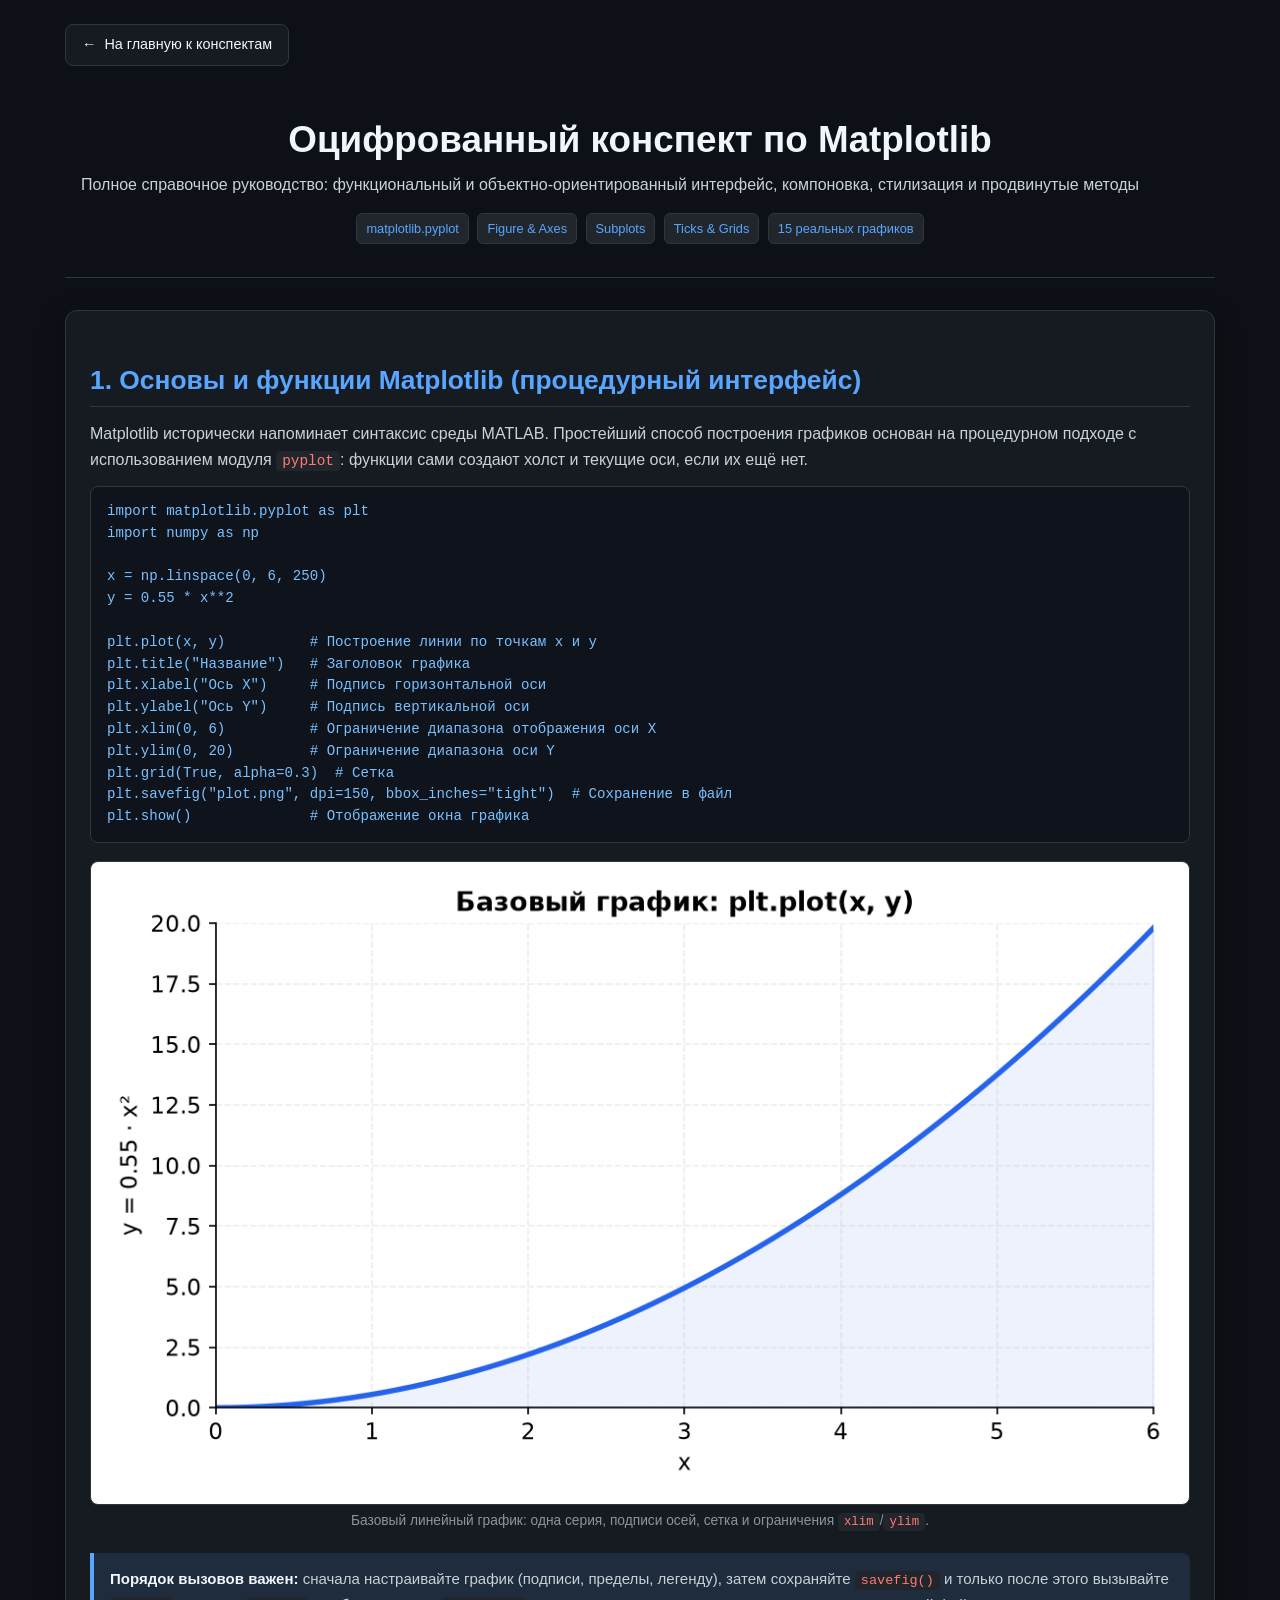
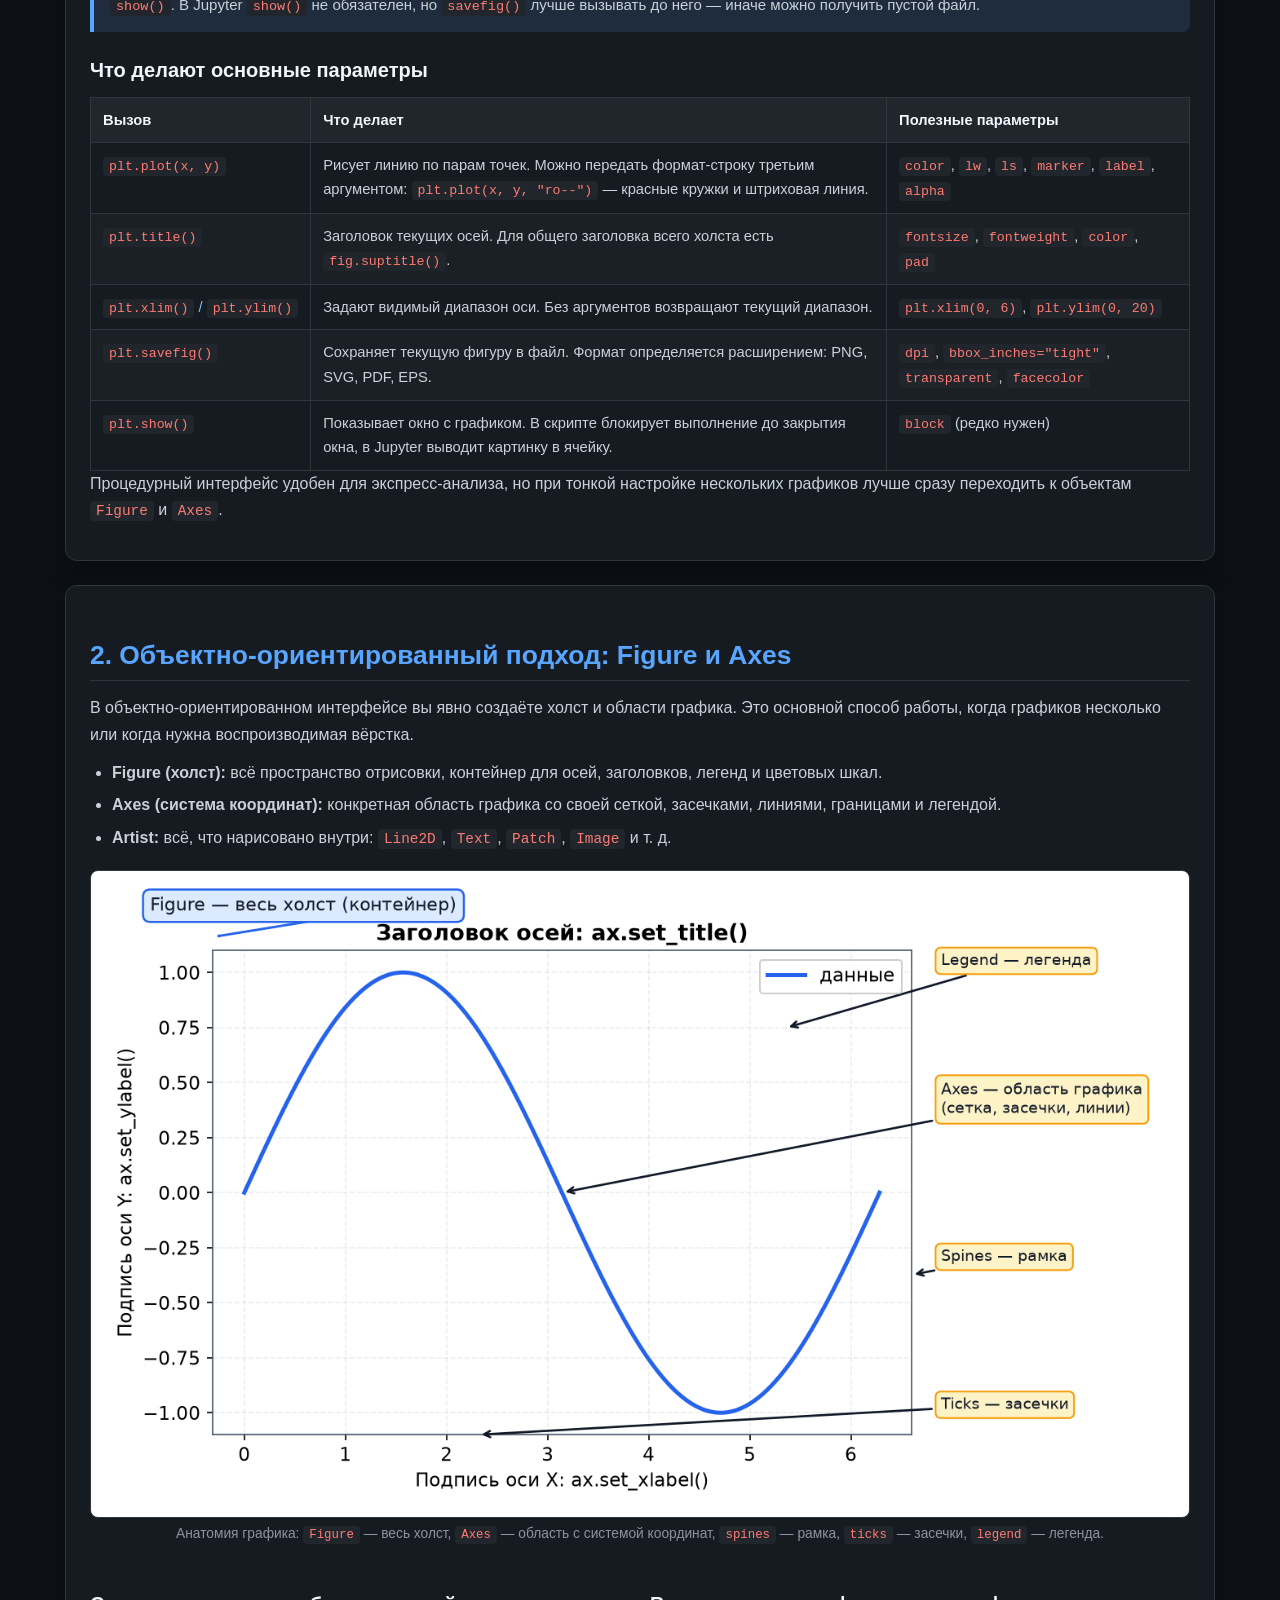
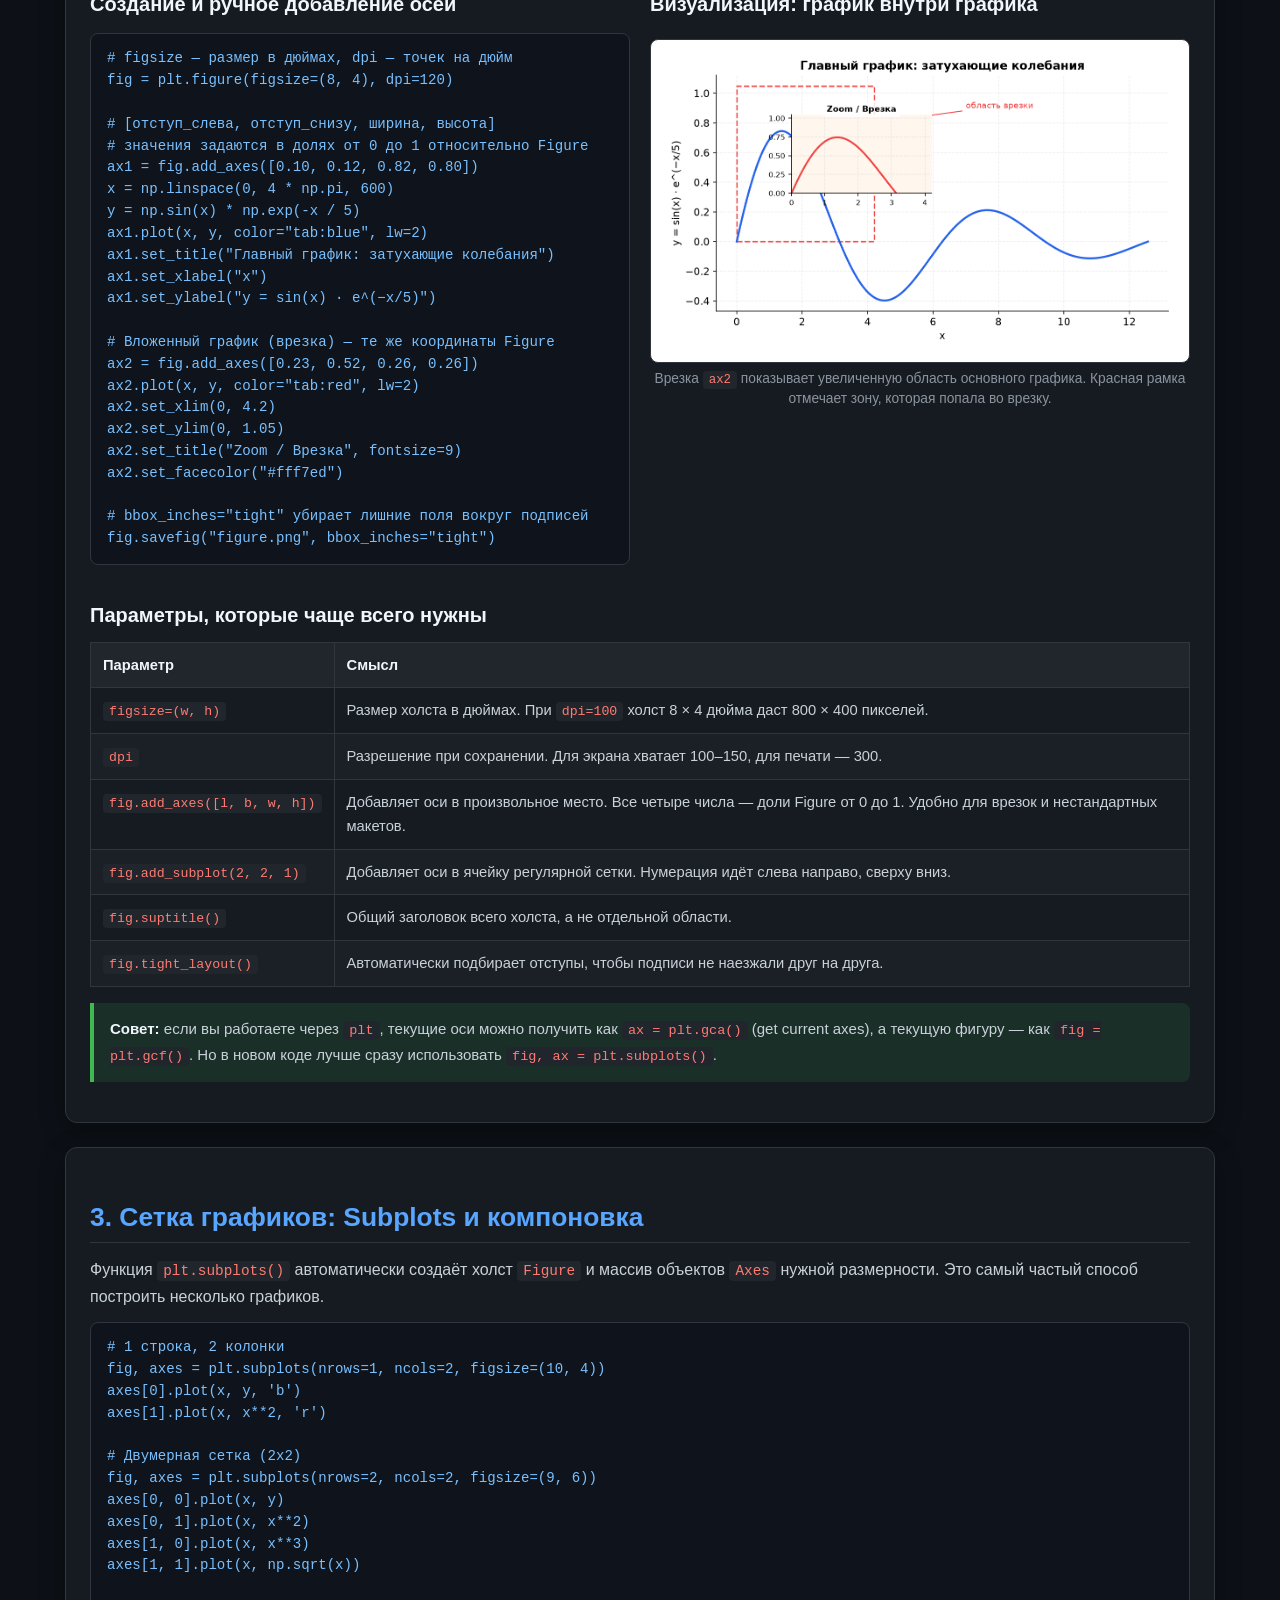
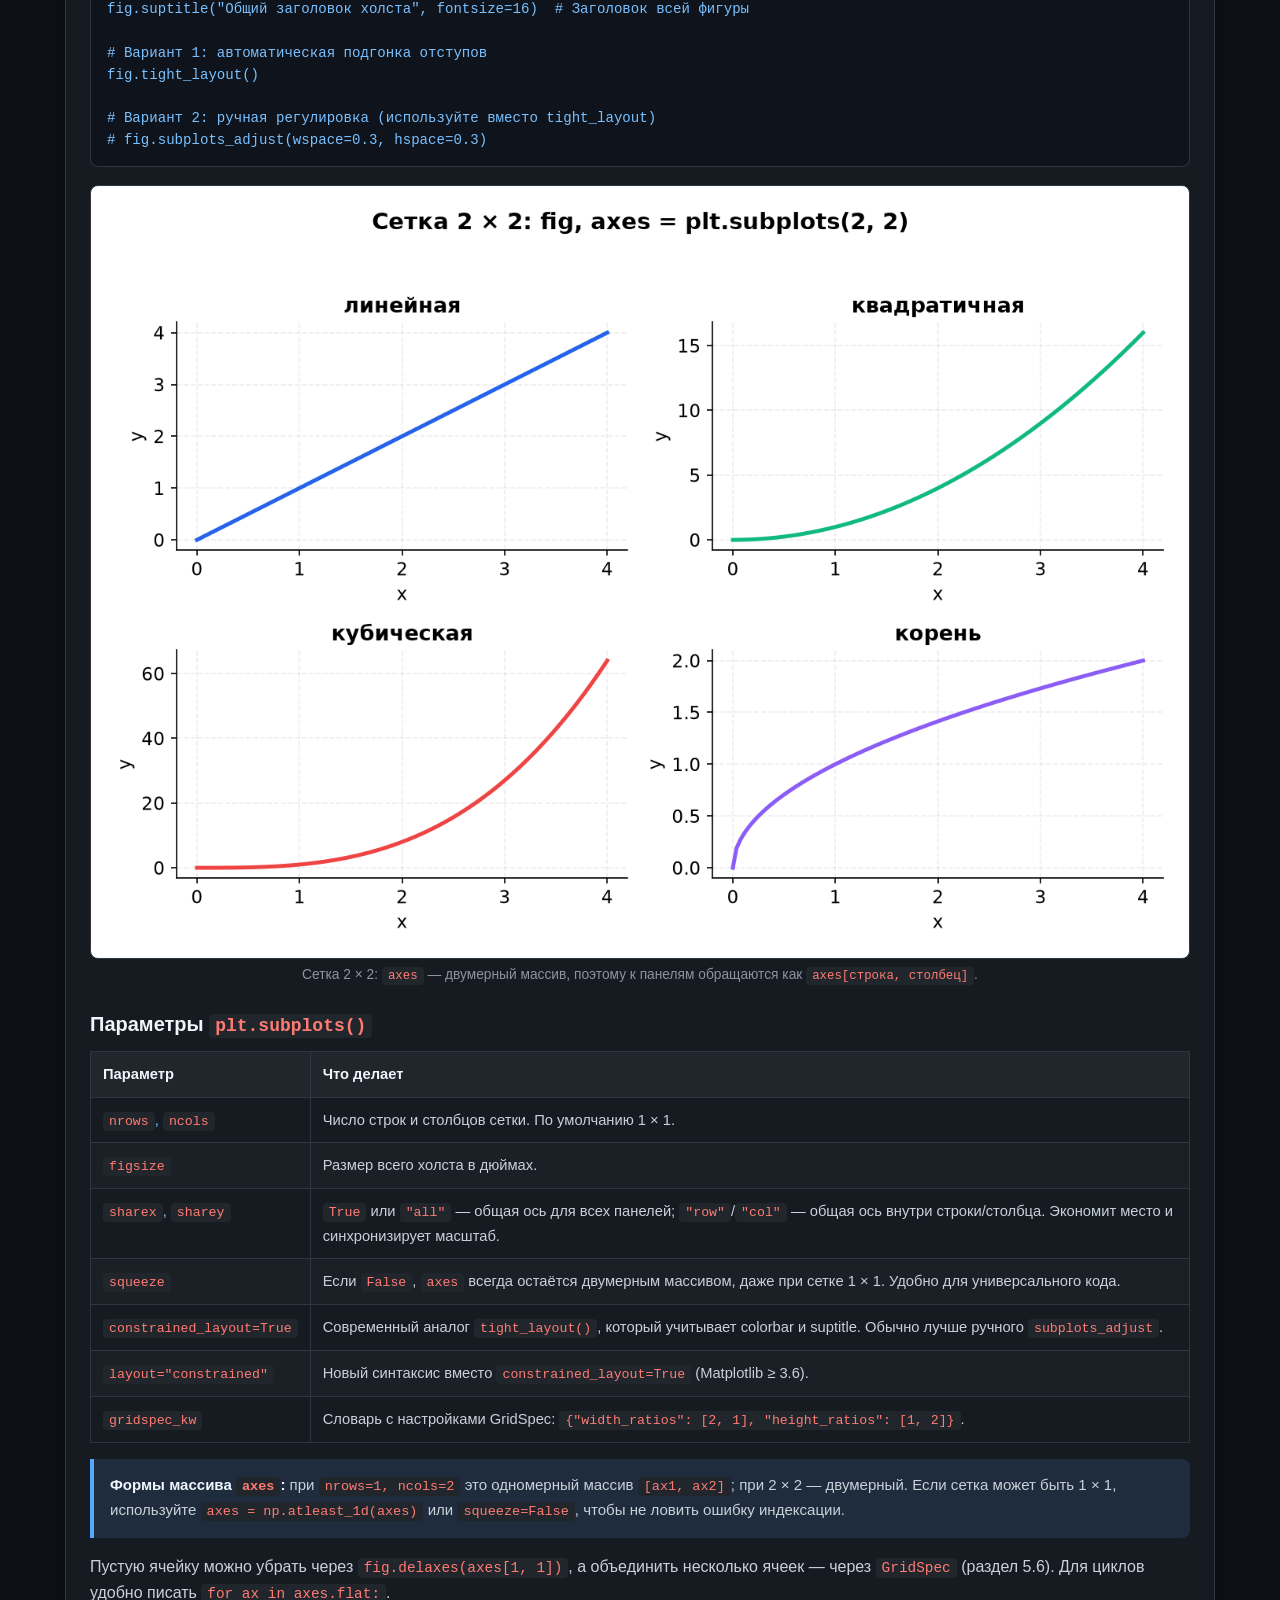
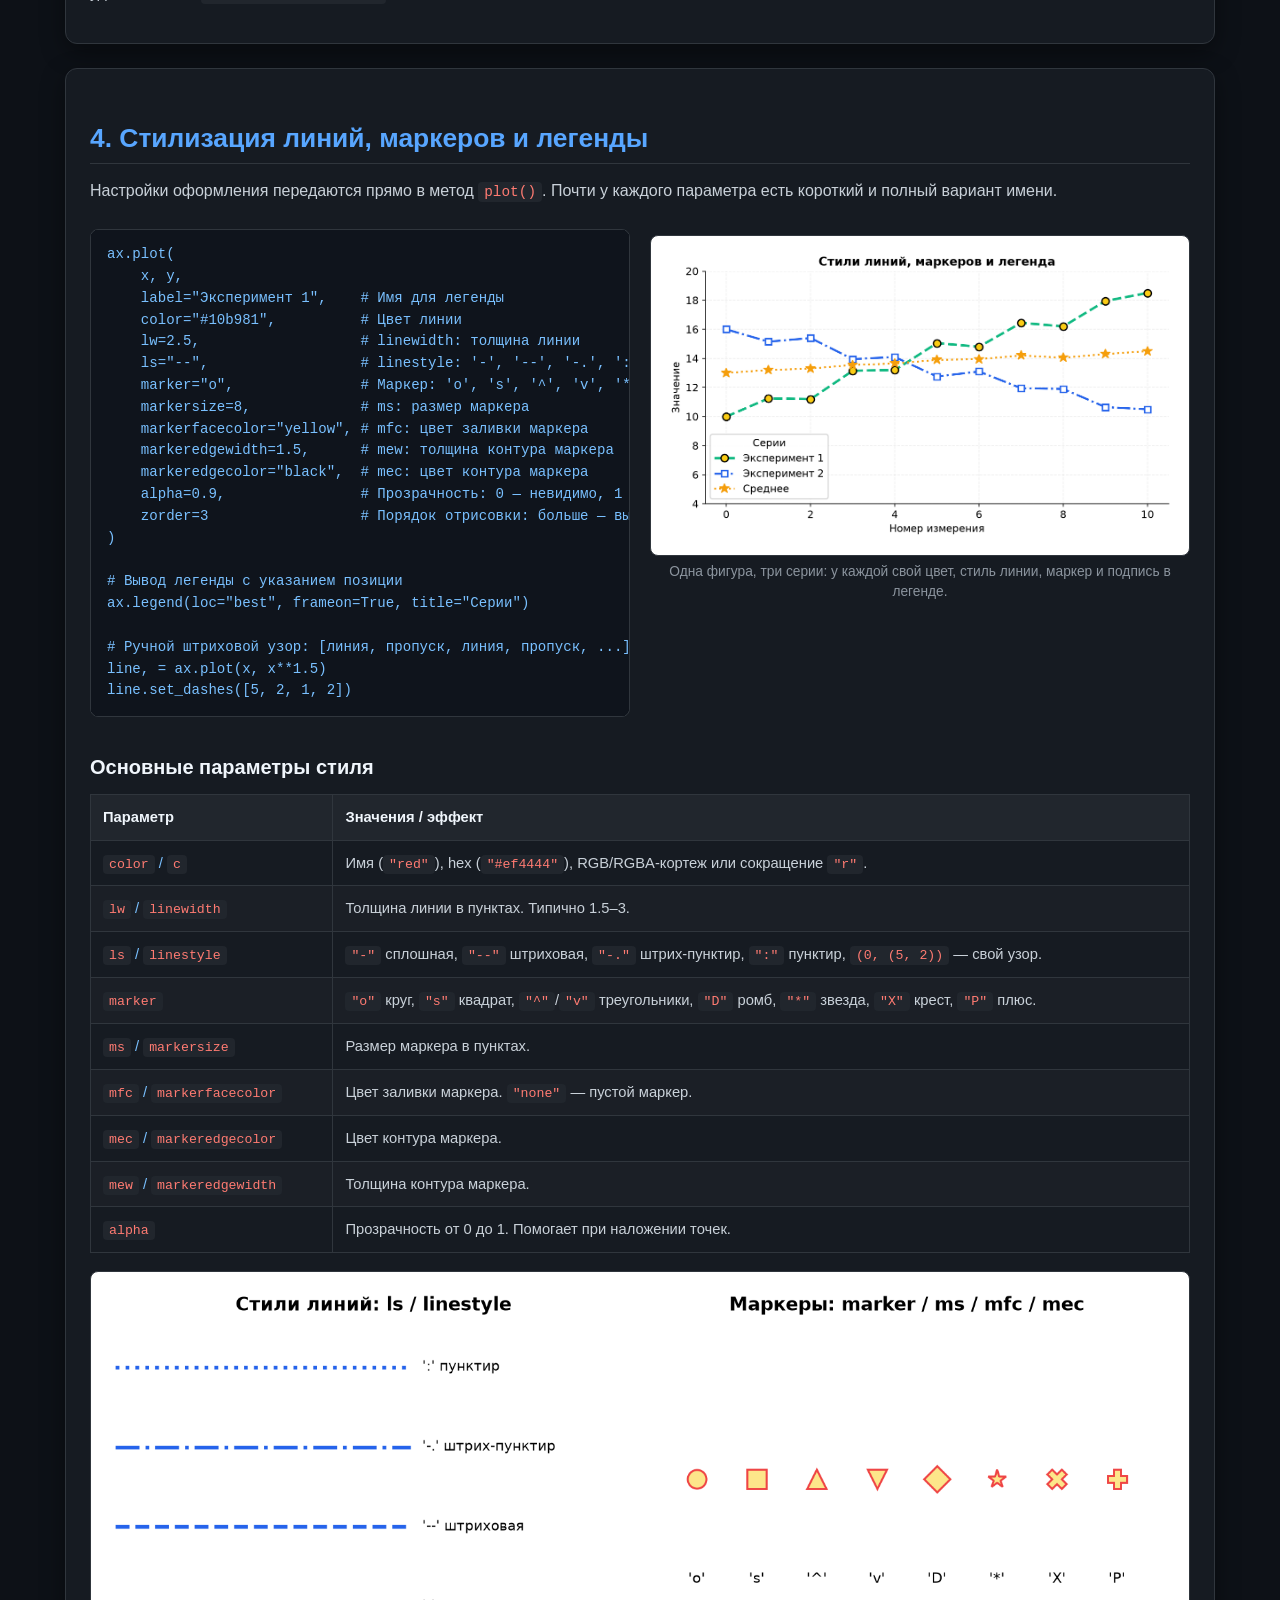
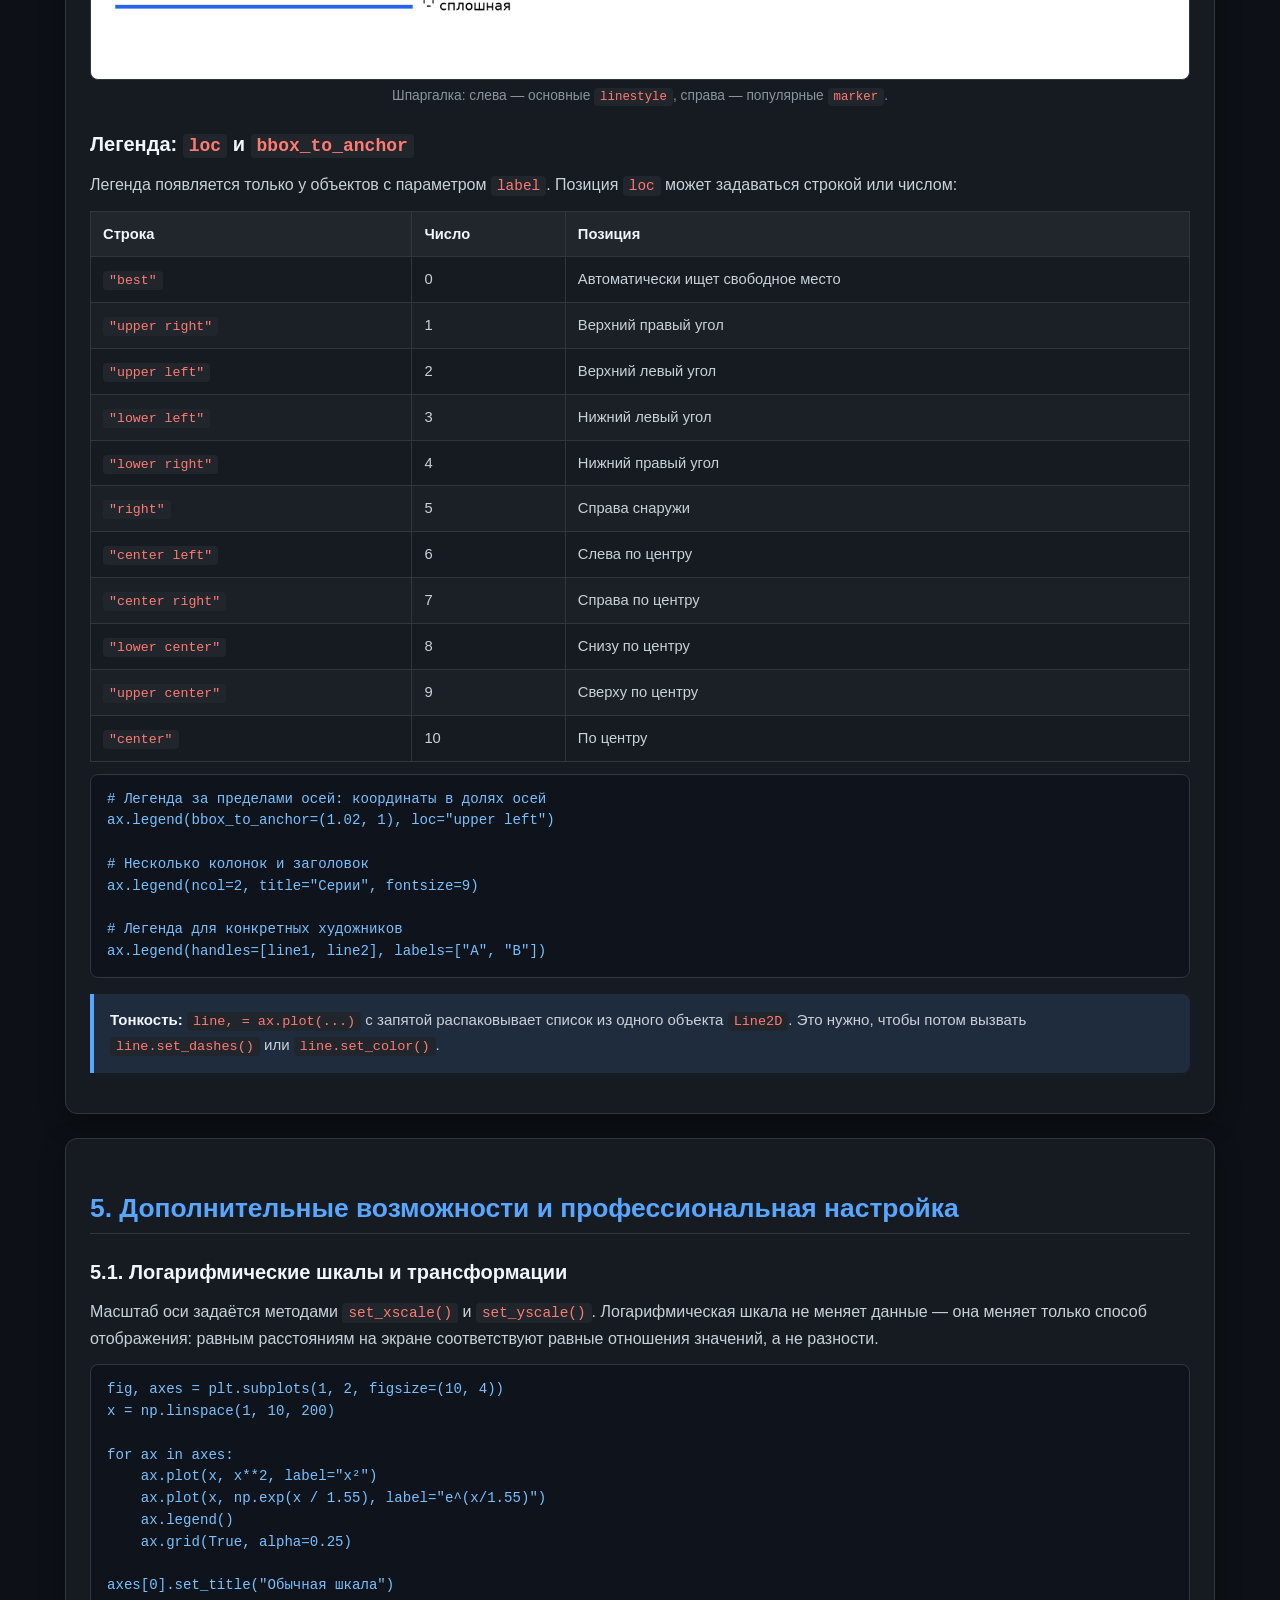
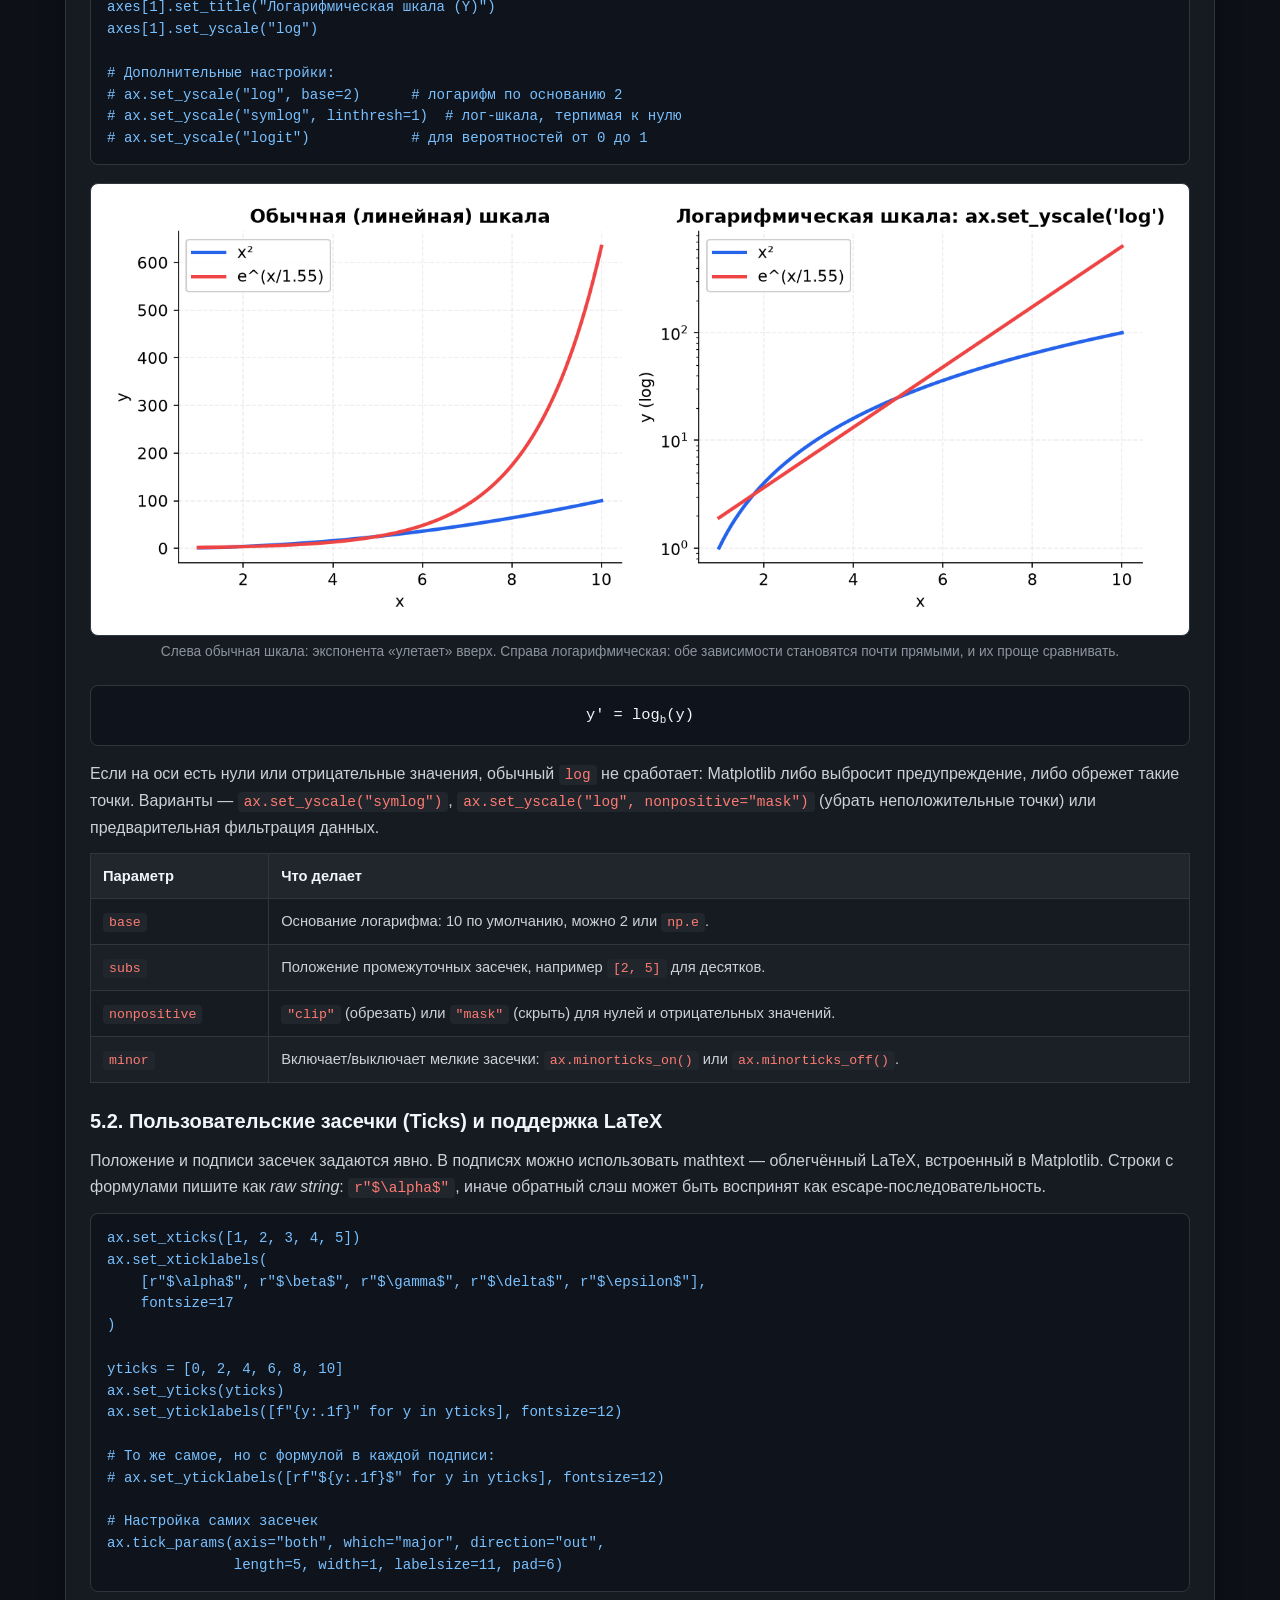
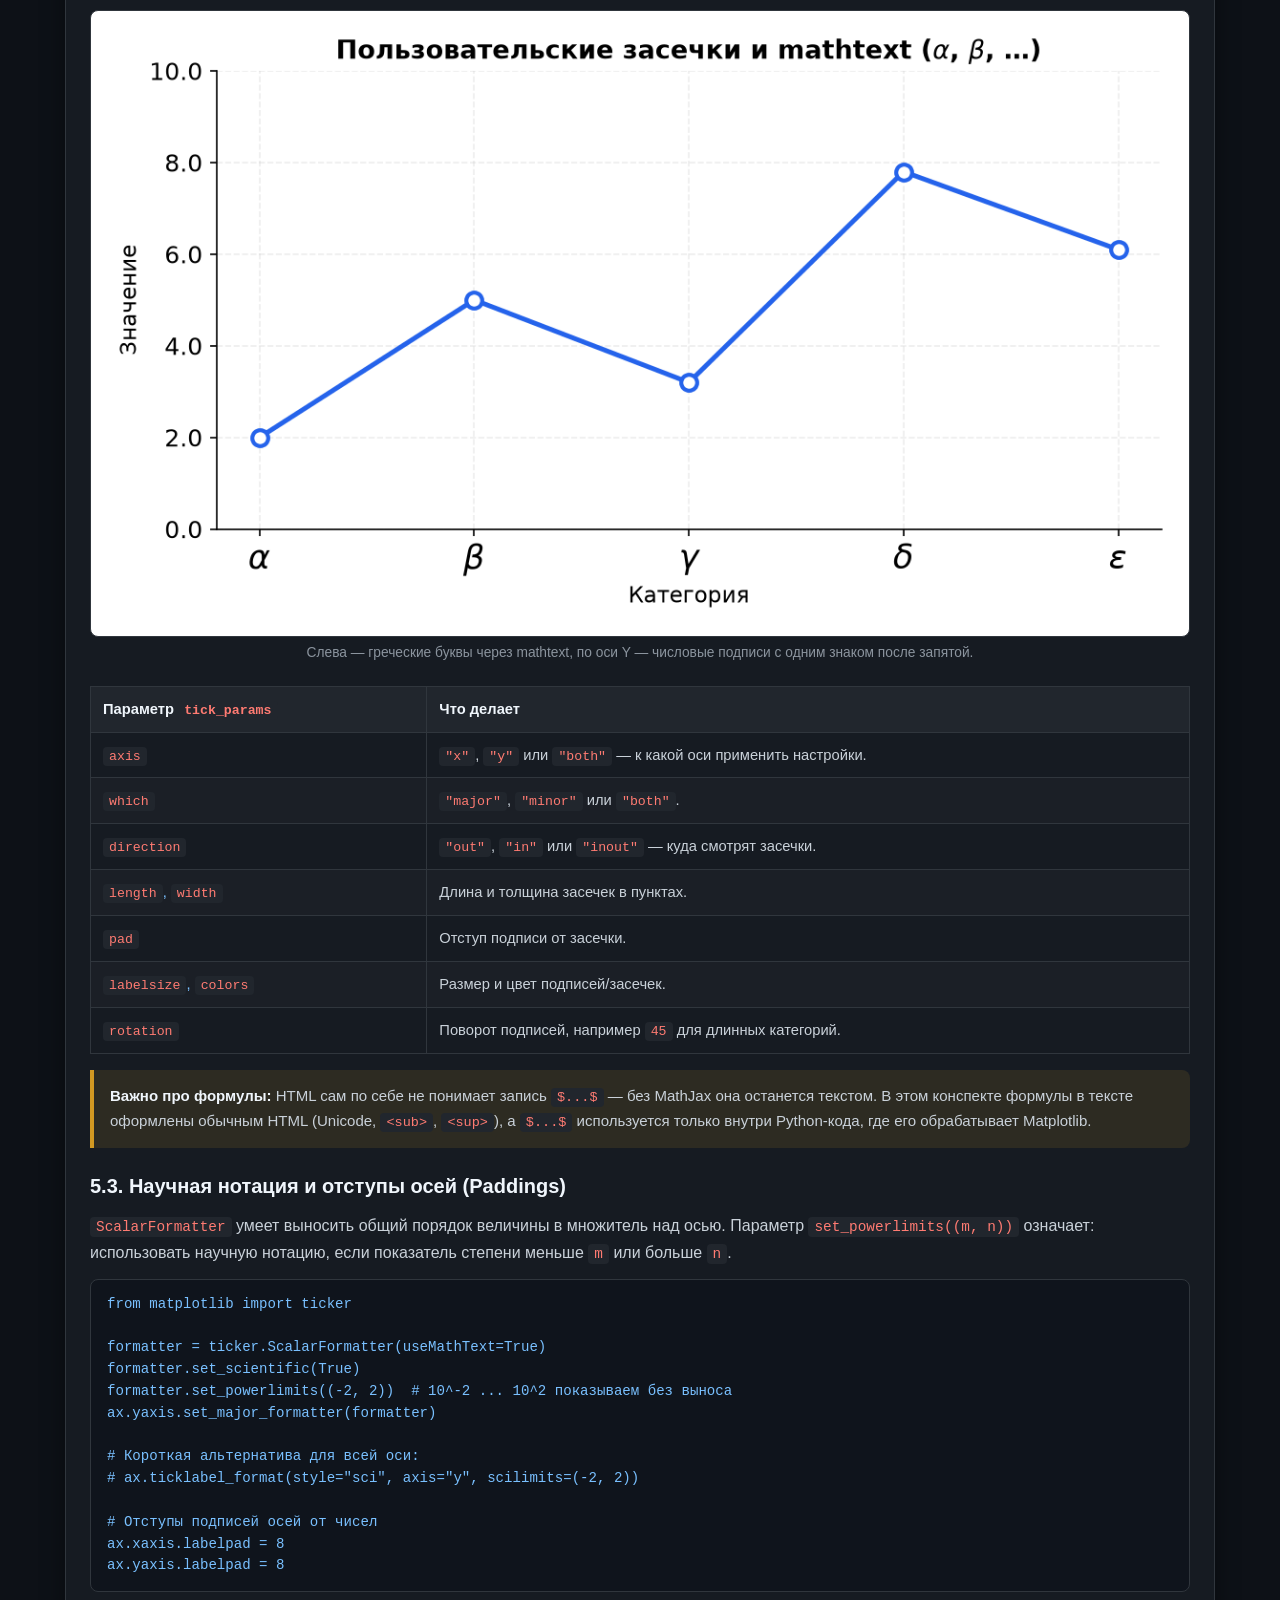
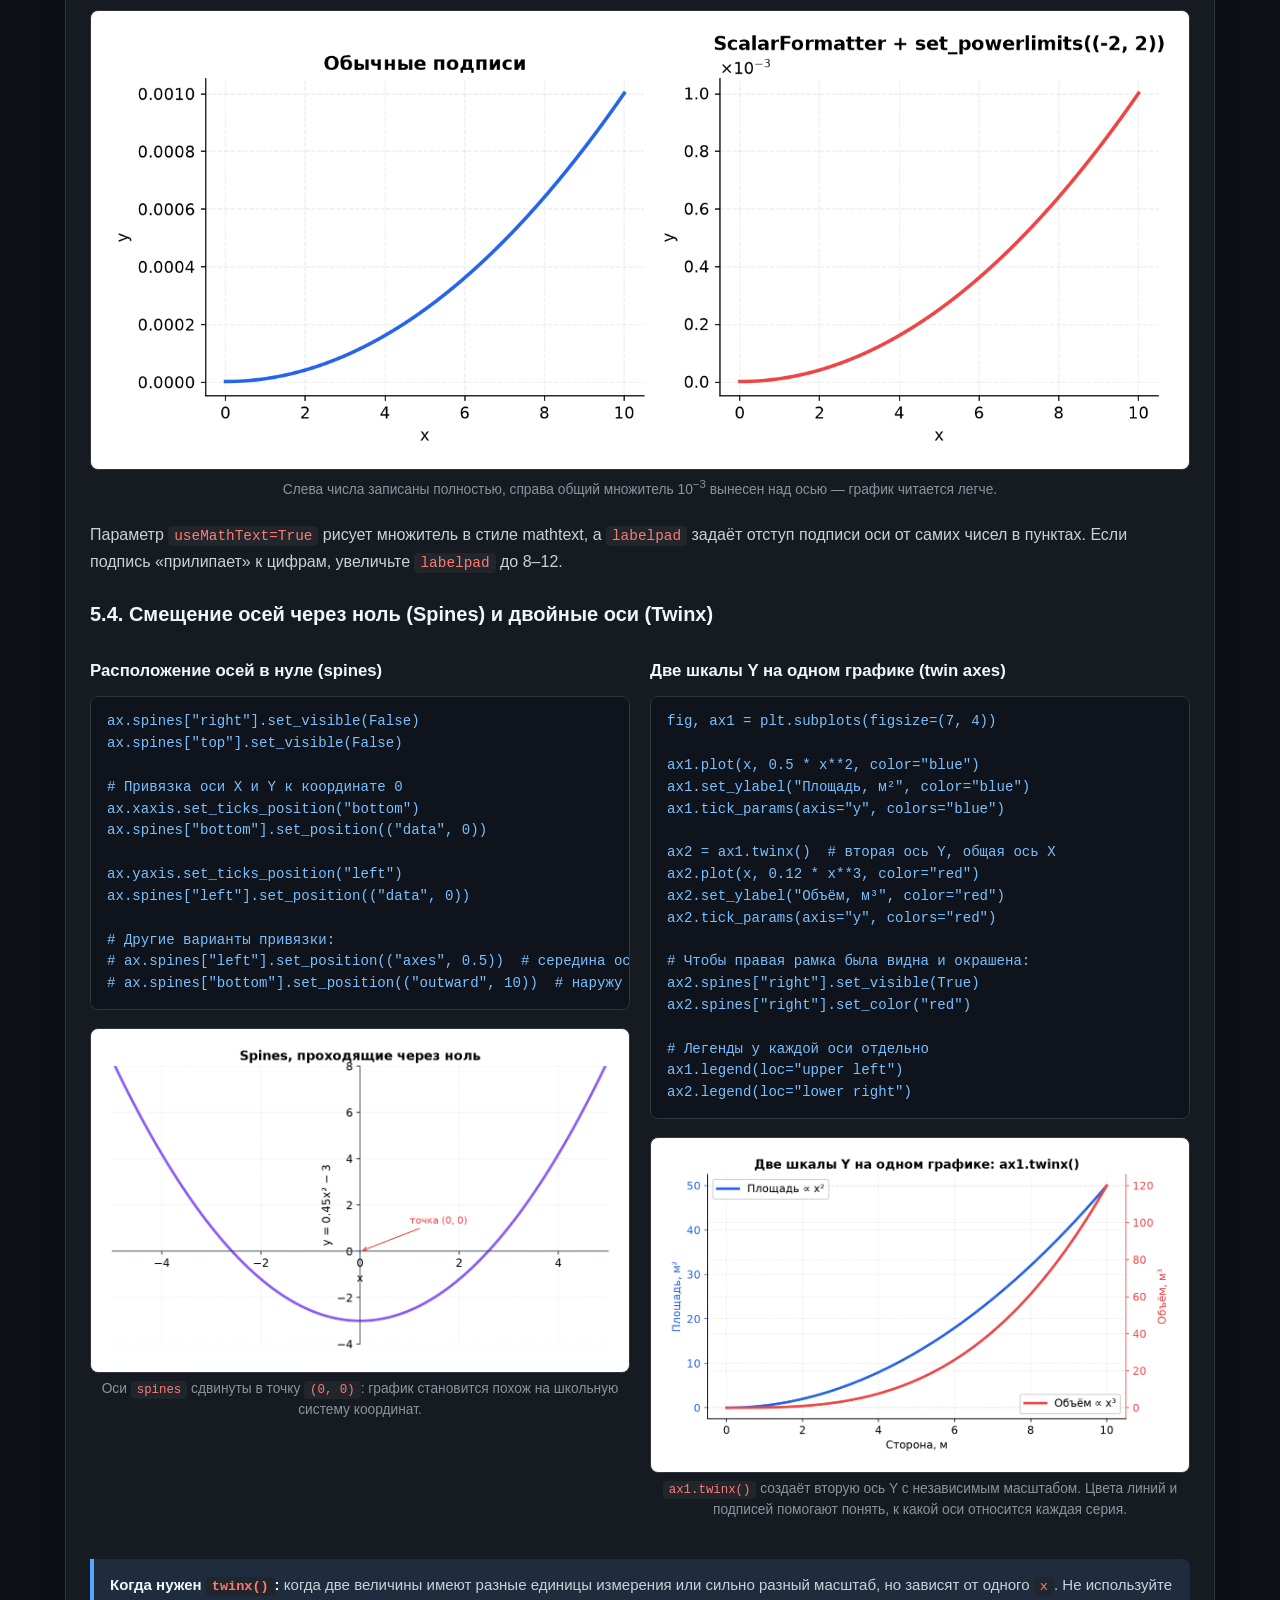
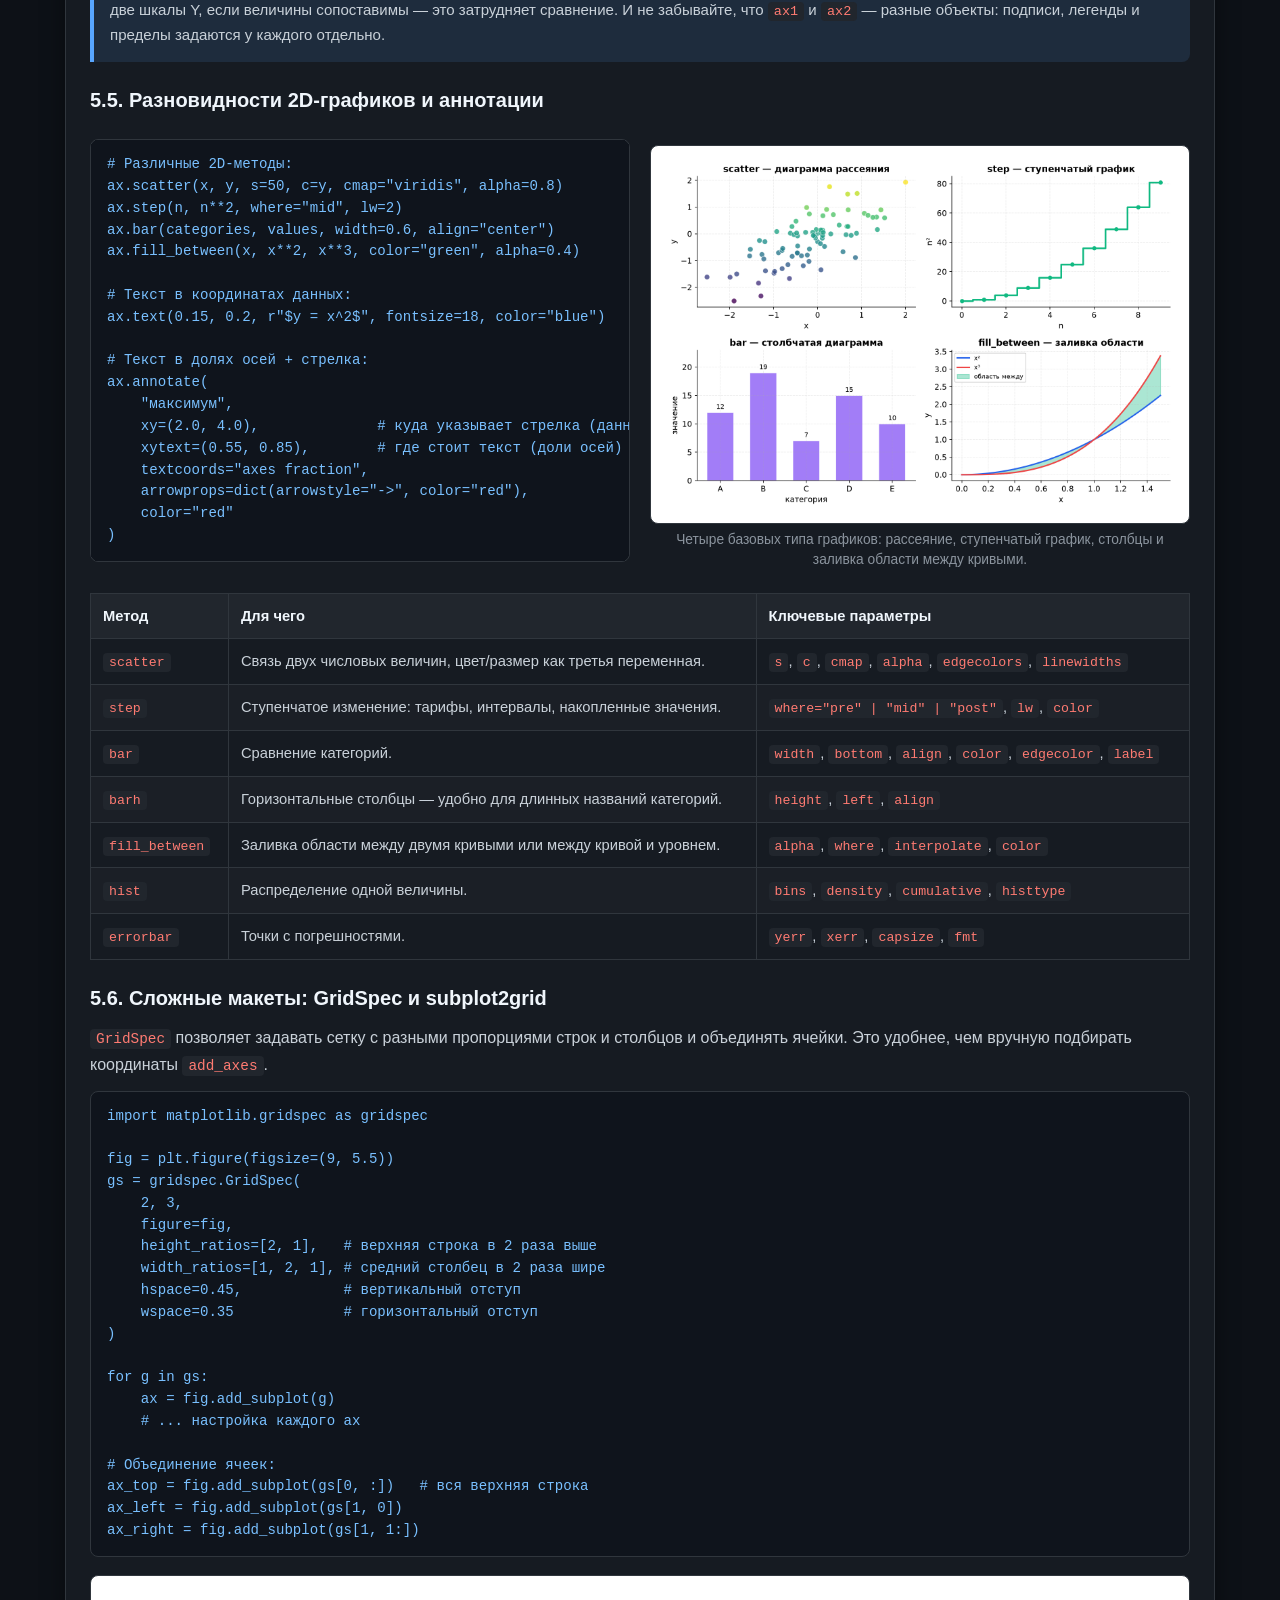
==== commit 20d5f909: "немного структуры добавлено" ====
--- a/matplotlib.html
+++ b/matplotlib.html
@@ -4,206 +4,7 @@
   <meta charset="UTF-8">
   <meta name="viewport" content="width=device-width, initial-scale=1.0">
   <title>Конспект по Matplotlib: Полное руководство</title>
-  <style>
-    :root {
-      --bg: #0d1117;
-      --card-bg: #161b22;
-      --border: #30363d;
-      --text: #c9d1d9;
-      --text-bright: #f0f6fc;
-      --accent: #58a6ff;
-      --accent-muted: #1f6feb;
-      --code-bg: #0f141c;
-      --tag-bg: #21262d;
-      --success: #3fb950;
-      --warning: #d29922;
-      --danger: #f85149;
-    }
-    /* Кнопка возврата к оглавлению */
-  .nav-back {
-    display: inline-flex;
-    align-items: center;
-    gap: 8px;
-    padding: 8px 16px;
-    background-color: var(--card-bg);
-    border: 1px solid var(--border);
-    border-radius: 8px;
-    color: var(--text-bright);
-    text-decoration: none;
-    font-size: 0.9rem;
-    font-weight: 500;
-    transition: all 0.2s ease;
-  }
-
-  .nav-back:hover {
-    border-color: var(--accent);
-    color: var(--accent);
-    transform: translateX(-4px);
-    text-decoration: none;
-  }
-
-  /* Верхняя кнопка */
-  .nav-back-top {
-    margin-bottom: 20px;
-  }
-
-  /* Нижняя кнопка */
-  .nav-back-bottom-wrap {
-    text-align: center;
-    margin: 35px 0 20px;
-  }
-    * { box-sizing: border-box; margin: 0; padding: 0; }
-    body {
-      font-family: -apple-system, BlinkMacSystemFont, "Segoe UI", Roboto, Helvetica, Arial, sans-serif;
-      background-color: var(--bg);
-      color: var(--text);
-      line-height: 1.65;
-      padding: 20px;
-    }
-    .container { max-width: 1200px; margin: 0 auto; }
-    header {
-      text-align: center;
-      padding: 40px 20px;
-      border-bottom: 1px solid var(--border);
-      margin-bottom: 40px;
-    }
-    h1 { font-size: 2.4rem; color: var(--text-bright); margin-bottom: 10px; }
-    h2 { font-size: 1.8rem; color: var(--accent); margin: 30px 0 15px; border-bottom: 1px solid var(--border); padding-bottom: 8px; }
-    h3 { font-size: 1.3rem; color: var(--text-bright); margin: 24px 0 10px; }
-    h4 { font-size: 1.05rem; color: var(--text-bright); margin: 16px 0 8px; }
-    p { margin-bottom: 12px; }
-    .badge {
-      display: inline-block;
-      padding: 3px 8px;
-      font-size: 0.8rem;
-      border-radius: 6px;
-      background: var(--tag-bg);
-      color: var(--accent);
-      border: 1px solid var(--border);
-      margin: 2px;
-    }
-    .grid-2 {
-      display: grid;
-      grid-template-columns: repeat(auto-fit, minmax(320px, 1fr));
-      gap: 20px;
-      margin: 20px 0;
-      align-items: start;
-    }
-    .card {
-      background-color: var(--card-bg);
-      border: 1px solid var(--border);
-      border-radius: 8px;
-      padding: 22px;
-      box-shadow: 0 4px 12px rgba(0,0,0,0.3);
-      margin-top: 20px;
-    }
-    pre {
-      background: var(--code-bg);
-      border: 1px solid var(--border);
-      border-radius: 6px;
-      padding: 14px;
-      overflow-x: auto;
-      font-family: "SFMono-Regular", Consolas, "Liberation Mono", Menlo, monospace;
-      font-size: 0.9rem;
-      color: #79c0ff;
-      margin: 10px 0;
-      line-height: 1.55;
-    }
-    code {
-      font-family: "SFMono-Regular", Consolas, "Liberation Mono", Menlo, monospace;
-      color: #ff7b72;
-      background: #21262d;
-      padding: 1px 5px;
-      border-radius: 4px;
-      font-size: 0.9em;
-    }
-    pre code { background: none; padding: 0; color: inherit; font-size: inherit; }
-    ul, ol { margin-left: 24px; margin-bottom: 15px; }
-    li { margin-bottom: 6px; }
-    .plot-figure { margin: 18px 0 22px; }
-    .plot-container {
-      background: #ffffff;
-      border: 1px solid var(--border);
-      border-radius: 8px;
-      padding: 14px;
-      display: flex;
-      justify-content: center;
-      align-items: center;
-      margin: 12px 0 6px;
-    }
-    .plot-container img {
-      display: block;
-      max-width: 100%;
-      height: auto;
-      border-radius: 4px;
-    }
-    .plot-figure figcaption {
-      text-align: center;
-      color: #8b949e;
-      font-size: 0.86rem;
-      line-height: 1.5;
-      margin-top: 6px;
-    }
-    .note, .warning, .tip {
-      padding: 12px 16px;
-      border-radius: 0 6px 6px 0;
-      margin: 16px 0;
-      font-size: 0.95rem;
-    }
-    .note { border-left: 3px solid var(--accent); background: rgba(88,166,255,0.08); }
-    .warning { border-left: 3px solid var(--warning); background: rgba(210,153,34,0.09); }
-    .tip { border-left: 3px solid var(--success); background: rgba(63,185,80,0.08); }
-    .note strong, .warning strong, .tip strong { color: var(--text-bright); }
-    .formula {
-      background: var(--code-bg);
-      border: 1px solid var(--border);
-      border-radius: 6px;
-      padding: 14px 18px;
-      text-align: center;
-      font-family: "SFMono-Regular", Consolas, "Liberation Mono", Menlo, monospace;
-      color: var(--text-bright);
-      margin: 14px 0;
-      font-size: 1rem;
-      line-height: 1.8;
-      overflow-x: auto;
-    }
-    .formula sub, .formula sup { font-size: 0.7em; }
-    table {
-      width: 100%;
-      border-collapse: collapse;
-      margin: 15px 0;
-      font-size: 0.93rem;
-    }
-    th, td {
-      border: 1px solid var(--border);
-      padding: 9px 12px;
-      text-align: left;
-      vertical-align: top;
-    }
-    th { background: var(--tag-bg); color: var(--text-bright); }
-    tbody tr:nth-child(even) { background: rgba(255,255,255,0.015); }
-    td:first-child { white-space: nowrap; }
-    .param-table td:first-child { color: #79c0ff; }
-    .kbd {
-      display: inline-block;
-      padding: 1px 6px;
-      border: 1px solid var(--border);
-      border-bottom-width: 2px;
-      border-radius: 4px;
-      background: var(--tag-bg);
-      font-size: 0.82rem;
-      color: var(--text-bright);
-    }
-    @media (max-width: 640px) {
-      body { padding: 12px; }
-      h1 { font-size: 1.8rem; }
-      h2 { font-size: 1.45rem; }
-      .card { padding: 16px; }
-      table { font-size: 0.85rem; }
-      th, td { padding: 7px 8px; }
-      td:first-child { white-space: normal; }
-    }
-  </style>
+  <link rel="stylesheet" href="style.css">
 </head>
 <body>
 <div class="container">
--- a/style.css
+++ b/style.css
@@ -0,0 +1,794 @@
+/* ==========================================================================
+   ЕДИНАЯ СИСТЕМА СТИЛЕЙ БАЗЫ ЗНАНИЙ
+   ========================================================================== */
+
+:root {
+  /* Базовая тёмная палитра */
+  --bg: #0d1117;
+  --card-bg: #161b22;
+  --surface: #161b22;
+  --surface-2: #21262d;
+  --border: #30363d;
+  --line: #30363d;
+  --text: #c9d1d9;
+  --ink: #c9d1d9;
+  --text-bright: #f0f6fc;
+  --ink-bright: #f0f6fc;
+  --muted: #8b949e;
+  --accent: #58a6ff;
+  --accent-soft: rgba(88, 166, 255, 0.12);
+  --code-bg: #0f141c;
+  --tag-bg: #21262d;
+  --tag-active-bg: #1f6feb;
+  --step-color: #388bfd;
+  --success: #3fb950;
+  --green: #3fb950;
+  --green-soft: rgba(63, 185, 80, 0.12);
+  --warning: #d29922;
+  --amber: #d29922;
+  --amber-soft: rgba(210, 153, 34, 0.12);
+  --danger: #f85149;
+  --shadow: 0 8px 24px rgba(0, 0, 0, 0.4);
+}
+
+/* Тема Seaborn */
+body.theme-seaborn {
+  --bg: #090d16;
+  --card-bg: #111827;
+  --border: #1f2937;
+  --text: #d1d5db;
+  --text-bright: #f9fafb;
+  --accent: #a855f7;
+  --accent-alt: #06b6d4;
+  --code-bg: #030712;
+  --tag-bg: #1f2937;
+  --success: #34d399;
+  --warning: #fbbf24;
+  --danger: #fb7185;
+}
+
+/* ==========================================================================
+   БАЗОВЫЙ СБРОС И ТИПОГРАФИКА
+   ========================================================================== */
+
+* {
+  box-sizing: border-box;
+  margin: 0;
+  padding: 0;
+}
+
+html {
+  scroll-behavior: smooth;
+}
+
+body {
+  font-family: -apple-system, BlinkMacSystemFont, "Segoe UI", Roboto, Helvetica, Arial, sans-serif;
+  background-color: var(--bg);
+  color: var(--text);
+  line-height: 1.65;
+  padding: 24px 16px;
+  text-align: left;
+}
+
+a {
+  color: var(--accent);
+  text-decoration: none;
+  transition: color 0.2s ease;
+}
+
+a:hover {
+  text-decoration: underline;
+}
+
+.container {
+  max-width: 1150px;
+  margin: 0 auto;
+}
+
+/* ==========================================================================
+   НАВИГАЦИЯ «НАЗАД»
+   ========================================================================== */
+
+.nav-back {
+  display: inline-flex;
+  align-items: center;
+  gap: 8px;
+  padding: 8px 16px;
+  background-color: var(--card-bg);
+  border: 1px solid var(--border);
+  border-radius: 8px;
+  color: var(--text-bright);
+  text-decoration: none;
+  font-size: 0.9rem;
+  font-weight: 500;
+  transition: all 0.2s ease;
+}
+
+.nav-back:hover {
+  border-color: var(--accent);
+  color: var(--accent);
+  transform: translateX(-4px);
+  text-decoration: none;
+}
+
+.nav-back-top {
+  margin-bottom: 22px;
+}
+
+.nav-back-bottom-wrap {
+  text-align: center;
+  margin: 40px 0 20px;
+}
+
+/* ==========================================================================
+   ШАПКИ СТРАНИЦ
+   ========================================================================== */
+
+header {
+  text-align: center;
+  padding: 30px 16px;
+  border-bottom: 1px solid var(--border);
+  margin-bottom: 32px;
+}
+
+h1 {
+  font-size: 2.3rem;
+  color: var(--text-bright);
+  margin-bottom: 10px;
+  line-height: 1.2;
+}
+
+h2 {
+  font-size: 1.65rem;
+  color: var(--accent);
+  margin: 28px 0 14px;
+  border-bottom: 1px solid var(--border);
+  padding-bottom: 8px;
+  line-height: 1.3;
+}
+
+h3 {
+  font-size: 1.25rem;
+  color: var(--text-bright);
+  margin: 22px 0 10px;
+}
+
+body.theme-seaborn h3 {
+  color: var(--accent-alt);
+}
+
+h4 {
+  font-size: 1.05rem;
+  color: var(--text-bright);
+  margin: 16px 0 8px;
+}
+
+p {
+  margin-bottom: 12px;
+  text-align: left;
+}
+
+p.subtitle {
+  color: var(--muted);
+  font-size: 1.05rem;
+}
+
+ul, ol {
+  margin-left: 22px;
+  margin-bottom: 14px;
+  text-align: left;
+}
+
+li {
+  margin-bottom: 6px;
+}
+
+/* ==========================================================================
+   КАРТОЧКИ И БЛОКИ КОНСПЕКТОВ
+   ========================================================================== */
+
+.card {
+  background-color: var(--card-bg);
+  border: 1px solid var(--border);
+  border-radius: 12px;
+  padding: 24px;
+  margin-bottom: 24px;
+  box-shadow: var(--shadow);
+  text-align: left;
+  scroll-margin-top: 20px;
+}
+
+.badge {
+  display: inline-block;
+  padding: 4px 9px;
+  font-size: 0.8rem;
+  border-radius: 6px;
+  background: var(--tag-bg);
+  color: var(--accent);
+  border: 1px solid var(--border);
+  margin: 3px 2px;
+}
+
+body.theme-seaborn .badge {
+  color: var(--accent-alt);
+}
+
+.tag {
+  display: inline-block;
+  font-size: 0.78rem;
+  font-weight: 700;
+  color: var(--accent);
+  background: var(--accent-soft);
+  padding: 3px 9px;
+  border-radius: 6px;
+  margin-bottom: 10px;
+}
+
+/* ==========================================================================
+   КОД И ФОРМУЛЫ (СТРОГО ВЫРАВНЕНЫ ВЛЕВО, НЕ СЪЕЗЖАЮТ)
+   ========================================================================== */
+
+pre {
+  background: var(--code-bg);
+  border: 1px solid var(--border);
+  border-radius: 8px;
+  padding: 14px 16px;
+  overflow-x: auto;
+  -webkit-overflow-scrolling: touch;
+  font-family: "SFMono-Regular", Consolas, "Liberation Mono", Menlo, monospace;
+  font-size: 0.88rem;
+  color: #79c0ff;
+  margin: 12px 0;
+  line-height: 1.55;
+  text-align: left;
+  white-space: pre;
+}
+
+body.theme-seaborn pre {
+  color: #93c5fd;
+}
+
+code {
+  font-family: "SFMono-Regular", Consolas, "Liberation Mono", Menlo, monospace;
+  color: #ff7b72;
+  background: var(--tag-bg);
+  padding: 2px 6px;
+  border-radius: 4px;
+  font-size: 0.9em;
+  text-align: left;
+}
+
+body.theme-seaborn code {
+  color: #f472b6;
+}
+
+pre code {
+  background: none;
+  padding: 0;
+  color: inherit;
+  font-size: inherit;
+  white-space: pre;
+}
+
+.formula {
+  background: var(--code-bg);
+  border: 1px solid var(--border);
+  border-radius: 8px;
+  padding: 15px 18px;
+  text-align: center;
+  font-family: "SFMono-Regular", Consolas, "Liberation Mono", Menlo, monospace;
+  color: var(--text-bright);
+  margin: 15px 0;
+  font-size: 0.96rem;
+  line-height: 1.85;
+  overflow-x: auto;
+  -webkit-overflow-scrolling: touch;
+}
+
+.formula sub, .formula sup {
+  font-size: 0.72em;
+}
+
+.formula .hint {
+  display: block;
+  color: var(--muted);
+  font-size: 0.85rem;
+  margin-top: 8px;
+  text-align: left;
+}
+
+/* ==========================================================================
+   ВРЕЗКИ (CALLOUTS / NOTES)
+   ========================================================================== */
+
+.note, .warning, .tip, .callout {
+  padding: 14px 16px;
+  border-radius: 0 8px 8px 0;
+  margin: 16px 0;
+  font-size: 0.94rem;
+  text-align: left;
+}
+
+.note, .callout {
+  border-left: 4px solid var(--accent);
+  background: var(--accent-soft);
+  color: var(--text);
+}
+
+.warning, .callout.amber {
+  border-left: 4px solid var(--warning);
+  background: var(--amber-soft);
+  color: var(--text);
+}
+
+.tip, .callout.green {
+  border-left: 4px solid var(--success);
+  background: var(--green-soft);
+  color: var(--text);
+}
+
+.note strong, .warning strong, .tip strong, .callout b {
+  color: var(--text-bright);
+}
+
+/* ==========================================================================
+   ТАБЛИЦЫ
+   ========================================================================== */
+
+.table-wrap {
+  overflow-x: auto;
+  -webkit-overflow-scrolling: touch;
+  margin: 16px 0;
+  border-radius: 8px;
+  border: 1px solid var(--border);
+}
+
+table {
+  width: 100%;
+  border-collapse: collapse;
+  font-size: 0.92rem;
+  text-align: left;
+}
+
+th, td {
+  border: 1px solid var(--border);
+  padding: 10px 12px;
+  vertical-align: top;
+  text-align: left;
+}
+
+th {
+  background: var(--tag-bg);
+  color: var(--text-bright);
+  font-weight: 600;
+}
+
+tbody tr:nth-child(even) {
+  background: rgba(255, 255, 255, 0.02);
+}
+
+td:first-child {
+  white-space: nowrap;
+}
+
+.param-table td:first-child {
+  color: #79c0ff;
+}
+
+body.theme-seaborn .param-table td:first-child {
+  color: #93c5fd;
+}
+
+/* ==========================================================================
+   ГРАФИКИ И ИЛЛЮСТРАЦИИ (SEABORN & MATPLOTLIB)
+   ========================================================================== */
+
+.plot-figure {
+  margin: 18px 0 22px;
+}
+
+.plot-container, .plot-box {
+  background: #ffffff;
+  border: 1px solid var(--border);
+  border-radius: 8px;
+  padding: 14px;
+  display: flex;
+  justify-content: center;
+  align-items: center;
+  margin: 10px 0 6px;
+  overflow: hidden;
+}
+
+.plot-container img, .plot-box img {
+  display: block;
+  max-width: 100%;
+  height: auto;
+  border-radius: 4px;
+}
+
+.plot-figure figcaption {
+  text-align: center;
+  color: var(--muted);
+  font-size: 0.86rem;
+  line-height: 1.5;
+  margin-top: 6px;
+}
+
+.grid-2 {
+  display: grid;
+  grid-template-columns: repeat(auto-fit, minmax(320px, 1fr));
+  gap: 20px;
+  align-items: start;
+}
+
+/* ==========================================================================
+   ГЛАВНАЯ СТРАНИЦА (INDEX.HTML)
+   ========================================================================== */
+
+.controls {
+  display: flex;
+  flex-direction: column;
+  gap: 14px;
+  margin-bottom: 30px;
+}
+
+.search-input {
+  width: 100%;
+  padding: 12px 16px;
+  border-radius: 8px;
+  border: 1px solid var(--border);
+  background: #090d16;
+  color: var(--text-bright);
+  font-size: 1rem;
+  outline: none;
+  transition: border-color 0.2s;
+}
+
+.search-input:focus {
+  border-color: var(--accent);
+}
+
+.tags-filter {
+  display: flex;
+  flex-wrap: wrap;
+  gap: 8px;
+}
+
+.filter-btn {
+  background: var(--tag-bg);
+  border: 1px solid var(--border);
+  color: var(--text);
+  padding: 7px 14px;
+  border-radius: 20px;
+  font-size: 0.85rem;
+  cursor: pointer;
+  transition: all 0.2s;
+}
+
+.filter-btn:hover {
+  border-color: var(--accent);
+  color: var(--text-bright);
+}
+
+.filter-btn.active {
+  background: var(--tag-active-bg);
+  color: #fff;
+  border-color: var(--tag-active-bg);
+}
+
+.grid {
+  display: grid;
+  grid-template-columns: repeat(auto-fill, minmax(290px, 1fr));
+  gap: 20px;
+}
+
+.card-link {
+  display: flex;
+  flex-direction: column;
+  justify-content: space-between;
+  text-decoration: none;
+  color: inherit;
+  transition: transform 0.2s, border-color 0.2s, box-shadow 0.2s;
+}
+
+.card-link:hover {
+  transform: translateY(-3px);
+  border-color: var(--accent);
+  box-shadow: 0 8px 24px rgba(0, 0, 0, 0.4);
+  text-decoration: none;
+}
+
+.card-top {
+  display: flex;
+  justify-content: space-between;
+  align-items: center;
+  margin-bottom: 8px;
+}
+
+.step-badge {
+  font-size: 0.75rem;
+  font-weight: 700;
+  color: #fff;
+  background: var(--step-color);
+  padding: 2px 8px;
+  border-radius: 6px;
+  letter-spacing: 0.04em;
+}
+
+.card-category {
+  font-size: 0.75rem;
+  text-transform: uppercase;
+  letter-spacing: 0.08em;
+  color: var(--accent);
+  font-weight: 700;
+}
+
+.card-title {
+  font-size: 1.25rem;
+  color: var(--text-bright);
+  margin-bottom: 10px;
+  line-height: 1.3;
+}
+
+.card-desc {
+  font-size: 0.92rem;
+  color: var(--muted);
+  margin-bottom: 18px;
+  flex-grow: 1;
+}
+
+.card-tags {
+  display: flex;
+  flex-wrap: wrap;
+  gap: 6px;
+}
+
+.card-tags .tag {
+  font-size: 0.75rem;
+  padding: 2px 7px;
+  margin-bottom: 0;
+  background: var(--tag-bg);
+  border: 1px solid var(--border);
+  color: var(--muted);
+}
+
+.empty-state {
+  display: none;
+  text-align: center;
+  padding: 40px;
+  color: var(--muted);
+}
+
+/* ==========================================================================
+   КОНСПЕКТ «ЛИНЕЙНАЯ РЕГРЕССИЯ» (ТЁМНАЯ ТЕМА)
+   ========================================================================== */
+
+.page {
+  width: min(1050px, 100%);
+  margin: 10px auto 60px;
+}
+
+.hero {
+  padding: 38px 40px;
+  color: #fff;
+  border-radius: 18px;
+  background: linear-gradient(135deg, #0d2149, #1b3d82 65%, #2458c7);
+  box-shadow: var(--shadow);
+  margin-bottom: 24px;
+  border: 1px solid rgba(88, 166, 255, 0.2);
+}
+
+.eyebrow {
+  text-transform: uppercase;
+  letter-spacing: .13em;
+  font-size: .76rem;
+  opacity: .85;
+  font-weight: 700;
+  color: #93c5fd;
+}
+
+.hero h1 {
+  margin: 8px 0;
+  font-size: clamp(1.8rem, 4.5vw, 2.7rem);
+  line-height: 1.2;
+}
+
+.hero p {
+  max-width: 720px;
+  color: #e4ebff;
+  margin: 0;
+  font-size: 1.05rem;
+}
+
+.hero-meta {
+  display: flex;
+  gap: 9px;
+  flex-wrap: wrap;
+  margin-top: 20px;
+}
+
+.pill {
+  border: 1px solid rgba(255, 255, 255, .25);
+  background: rgba(255, 255, 255, .08);
+  border-radius: 999px;
+  padding: 5px 12px;
+  font-size: .82rem;
+  color: #fff;
+}
+
+.layout {
+  display: grid;
+  grid-template-columns: 220px minmax(0, 1fr);
+  gap: 22px;
+  align-items: start;
+}
+
+.sidebar {
+  position: sticky;
+  top: 18px;
+  background: var(--surface);
+  border: 1px solid var(--border);
+  border-radius: 14px;
+  padding: 16px;
+  box-shadow: var(--shadow);
+}
+
+.sidebar strong {
+  display: block;
+  margin: 0 0 10px;
+  font-size: .9rem;
+  color: var(--text-bright);
+}
+
+.sidebar a {
+  display: block;
+  color: var(--muted);
+  padding: 6px 8px;
+  border-radius: 6px;
+  font-size: .88rem;
+}
+
+.sidebar a:hover {
+  color: var(--accent);
+  background: var(--accent-soft);
+  text-decoration: none;
+}
+
+.content {
+  min-width: 0;
+}
+
+.steps {
+  display: grid;
+  gap: 12px;
+  margin: 15px 0;
+}
+
+.step {
+  border: 1px solid var(--border);
+  border-radius: 10px;
+  padding: 15px 17px;
+  background: var(--surface-2);
+}
+
+.step b {
+  display: block;
+  margin-bottom: 7px;
+  color: var(--text-bright);
+}
+
+.chart-box {
+  height: 330px;
+  margin: 18px 0 8px;
+  padding: 12px;
+  border: 1px solid var(--border);
+  border-radius: 12px;
+  background: #11161d;
+}
+
+.chart-grid {
+  display: grid;
+  grid-template-columns: repeat(2, minmax(0, 1fr));
+  gap: 14px;
+  margin-top: 16px;
+}
+
+.chart-small {
+  height: 260px;
+  border: 1px solid var(--border);
+  border-radius: 12px;
+  padding: 10px;
+  min-width: 0;
+  background: #11161d;
+}
+
+.conclusion {
+  background: #132238;
+  color: #fff;
+  border: 1px solid #1f3b60;
+  border-radius: 14px;
+  padding: 26px 30px;
+  margin-top: 24px;
+}
+
+.conclusion h2 {
+  color: var(--text-bright);
+  border-bottom: 1px solid rgba(255, 255, 255, 0.15);
+}
+
+.conclusion p, .conclusion li {
+  color: #d1dced;
+}
+
+.footer {
+  text-align: center;
+  color: var(--muted);
+  font-size: .82rem;
+  margin-top: 26px;
+}
+
+/* ==========================================================================
+   АДАПТИВНОСТЬ ПОД МОБИЛЬНЫЕ УСТРОЙСТВА
+   ========================================================================== */
+
+@media (max-width: 840px) {
+  .layout {
+    grid-template-columns: 1fr;
+  }
+  .sidebar {
+    position: static;
+    margin-bottom: 16px;
+  }
+  .sidebar nav {
+    display: grid;
+    grid-template-columns: repeat(auto-fill, minmax(160px, 1fr));
+    gap: 4px 8px;
+  }
+}
+
+@media (max-width: 640px) {
+  body {
+    padding: 16px 10px;
+  }
+  h1 {
+    font-size: 1.75rem;
+  }
+  h2 {
+    font-size: 1.4rem;
+  }
+  .hero {
+    padding: 24px 18px;
+    border-radius: 14px;
+  }
+  .card {
+    padding: 16px 14px;
+    border-radius: 10px;
+  }
+  .grid-2, .chart-grid {
+    grid-template-columns: 1fr;
+  }
+  .chart-box {
+    height: 280px;
+  }
+  .chart-small {
+    height: 240px;
+  }
+  pre {
+    padding: 12px 10px;
+    font-size: 0.82rem;
+  }
+  td:first-child {
+    white-space: normal;
+  }
+  th, td {
+    padding: 8px 9px;
+    font-size: 0.85rem;
+  }
+  .tags-filter {
+    gap: 6px;
+  }
+  .filter-btn {
+    padding: 6px 11px;
+    font-size: 0.8rem;
+  }
+}
